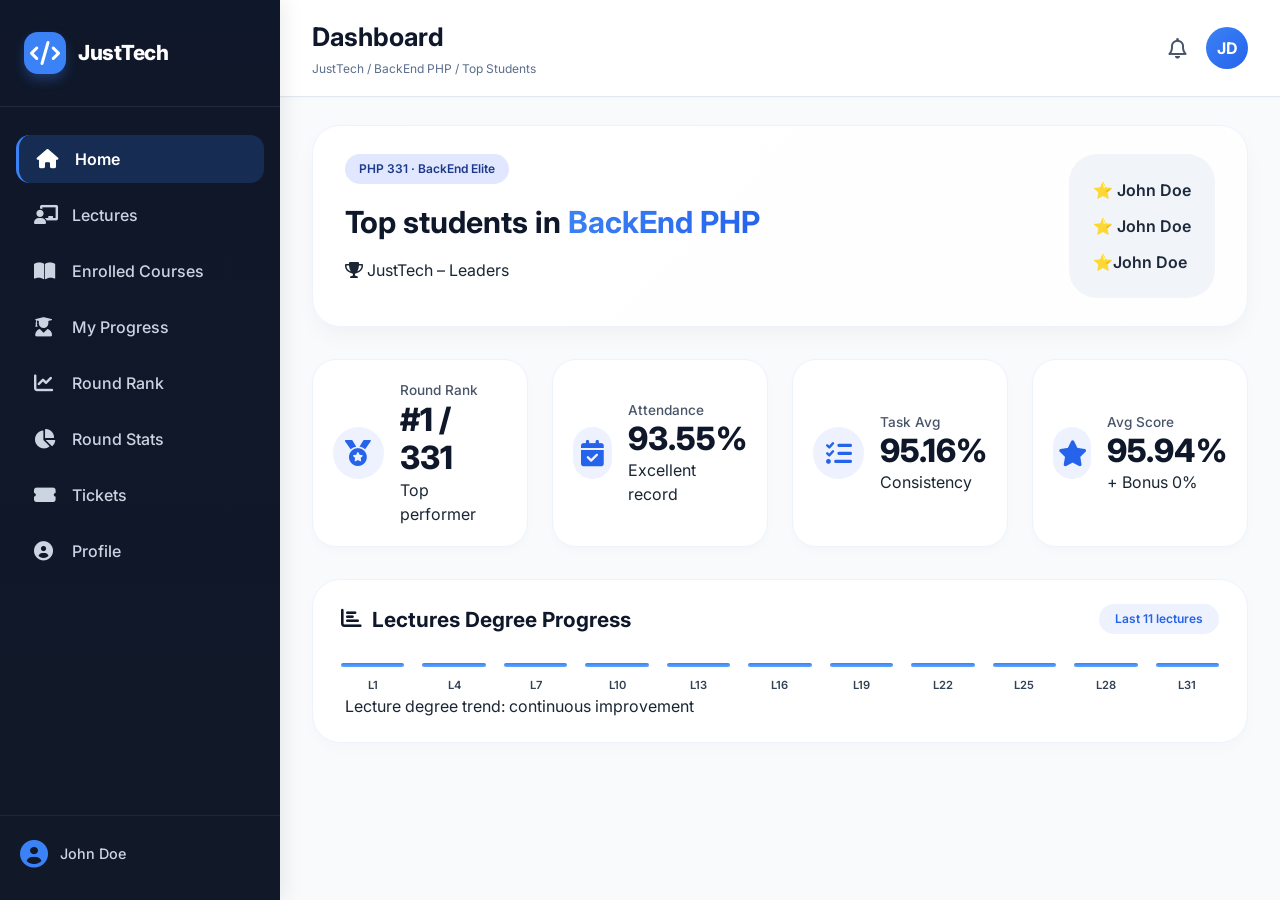
==== index.html @ 61ce04c9 "Add student dashboard with tickets, courses and profile pages" ====
<!DOCTYPE html>
<html lang="en">
<head>
  <meta charset="UTF-8">
  <meta name="viewport" content="width=device-width, initial-scale=1.0, user-scalable=yes">
  <title>JustTech</title>
  <link href="https://fonts.googleapis.com/css2?family=Inter:opsz,wght@14..32,300;14..32,400;14..32,500;14..32,600;14..32,700;14..32,800&display=swap" rel="stylesheet">
  <link rel="stylesheet" href="https://cdnjs.cloudflare.com/ajax/libs/font-awesome/6.0.0-beta3/css/all.min.css">
  <link rel="stylesheet" href="style.css">
</head>
<body>

<div class="app-wrapper">
  <!-- SIDEBAR / NAVIGATION (fully functional) -->
  <aside class="sidebar" id="mainSidebar">
    <div class="logo-area">
      <div class="logo-icon"><i class="fas fa-code"></i></div>
      <div class="logo-text">
        <span class="brand-bold">JustTech</span>
        <span class="brand-light"></span>
      </div>
    </div>
    <nav class="nav-menu">
      <ul class="nav-list">
        <li class="nav-item active" data-nav="dashboard"><a href="#" class="nav-link" id="navDashboard"><i class="fa fa-home"></i><span>Home</span></a></li>
        <li class="nav-item" data-nav="lectures"><a href="#" class="nav-link" id="navLectures"><i class="fas fa-chalkboard-teacher"></i><span>Lectures</span></a></li>
        <li class="nav-item" data-nav="courses"><a href="#" class="nav-link" id="navCourses"><i class="fas fa-book-open"></i><span>Enrolled Courses</span></a></li>
        <li class="nav-item" data-nav="progress"><a href="#" class="nav-link" id="navProgress"><i class="fas fa-user-graduate"></i><span>My Progress</span></a></li>
        <li class="nav-item" data-nav="rankings"><a href="#" class="nav-link" id="navRankings"><i class="fas fa-chart-line"></i><span>Round Rank</span></a></li>
        <li class="nav-item" data-nav="stats"><a href="#" class="nav-link" id="navStats"><i class="fas fa-chart-pie"></i><span>Round Stats</span></a></li>
        <li class="nav-item" data-nav="tickets"><a href="#" class="nav-link" id="navTickets"><i class="fas fa-ticket-alt"></i><span>Tickets</span></a></li>
        <li class="nav-item" data-nav="profile"><a href="#" class="nav-link" id="navProfile"><i class="fas fa-user-circle"></i><span>Profile</span></a></li>
      </ul>
    </nav>
    <div class="sidebar-footer">
      <div class="user-mini"><i class="fas fa-user-circle"></i><span>John Doe</span></div>
    </div>
  </aside>

  <!-- MAIN CONTENT AREA -->
  <main class="main-content">
    <div class="top-bar">
      <button class="mobile-menu-toggle" id="mobileToggle" aria-label="Menu"><i class="fas fa-bars"></i></button>
      <div class="page-title-area"><h2 id="dynamicPageTitle">Dashboard</h2><p class="breadcrumb">JustTech / BackEnd PHP / Top Students</p></div>
      <div class="header-actions"><span class="notification-bell"><i class="far fa-bell"></i></span><div class="avatar-small"><span>JD</span></div></div>
    </div>

    <!-- ========== DASHBOARD VIEW ========== -->
    <div id="dashboardView" class="view-pane active-view">
      <div class="hero-card"><div class="hero-left"><div class="badge-php">PHP 331 · BackEnd Elite</div><h1>Top students in <span class="highlight">BackEnd PHP</span></h1><div class="student-tagline"><i class="fas fa-trophy"></i> JustTech – Leaders</div></div><div class="hero-right"><div class="student-stack"><div class="stack-item">⭐ John Doe</div><div class="stack-item">⭐ John Doe</div><div class="stack-item">⭐John Doe</div></div></div></div>
      <div class="stats-grid"><div class="stat-card"><div class="stat-icon"><i class="fas fa-medal"></i></div><div class="stat-info"><h3>Round Rank</h3><div class="stat-value">#1 <span class="small-label">/ 331</span></div><p>Top performer</p></div></div><div class="stat-card"><div class="stat-icon"><i class="fas fa-calendar-check"></i></div><div class="stat-info"><h3>Attendance</h3><div class="stat-value">93.55%</div><p>Excellent record</p></div></div><div class="stat-card"><div class="stat-icon"><i class="fas fa-tasks"></i></div><div class="stat-info"><h3>Task Avg</h3><div class="stat-value">95.16%</div><p>Consistency</p></div></div><div class="stat-card"><div class="stat-icon"><i class="fas fa-star"></i></div><div class="stat-info"><h3>Avg Score</h3><div class="stat-value">95.94%</div><p>+ Bonus 0%</p></div></div></div>
      <div class="section-card"><div class="card-header"><h3><i class="fas fa-chart-bar"></i> Lectures Degree Progress</h3><span class="pill">Last 11 lectures</span></div><div class="bar-chart-container"><div class="chart-bars"><div class="bar-item" data-lecture="Lecture 1" data-value="85"><div class="bar-fill" style="height: 85%;"></div><span>L1</span></div><div class="bar-item" data-lecture="Lecture 4" data-value="78"><div class="bar-fill" style="height: 78%;"></div><span>L4</span></div><div class="bar-item" data-lecture="Lecture 7" data-value="92"><div class="bar-fill" style="height: 92%;"></div><span>L7</span></div><div class="bar-item" data-lecture="Lecture 10" data-value="88"><div class="bar-fill" style="height: 88%;"></div><span>L10</span></div><div class="bar-item" data-lecture="Lecture 13" data-value="96"><div class="bar-fill" style="height: 96%;"></div><span>L13</span></div><div class="bar-item" data-lecture="Lecture 16" data-value="94"><div class="bar-fill" style="height: 94%;"></div><span>L16</span></div><div class="bar-item" data-lecture="Lecture 19" data-value="91"><div class="bar-fill" style="height: 91%;"></div><span>L19</span></div><div class="bar-item" data-lecture="Lecture 22" data-value="89"><div class="bar-fill" style="height: 89%;"></div><span>L22</span></div><div class="bar-item" data-lecture="Lecture 25" data-value="97"><div class="bar-fill" style="height: 97%;"></div><span>L25</span></div><div class="bar-item" data-lecture="Lecture 28" data-value="93"><div class="bar-fill" style="height: 93%;"></div><span>L28</span></div><div class="bar-item" data-lecture="Lecture 31" data-value="99"><div class="bar-fill" style="height: 99%;"></div><span>L31</span></div></div></div><div class="lecture-note"><i class="fas fa-chart-simple"></i> Lecture degree trend: continuous improvement</div></div>
    </div>

    <!-- ========== ROUND RANK VIEW ========== -->
    <div id="rankingsView" class="view-pane"><div class="section-card"><div class="card-header"><h3><i class="fas fa-ranking-star"></i> Round Rank · PHP 331</h3><span class="pill">Top performers</span></div><div class="ranking-table-wrapper"><table class="ranking-table"><thead><tr><th>Student</th><th>Rank</th><th>Score %</th></tr></thead><tbody><tr class="top-rank"><td><i class="fas fa-crown crown-icon"></i> John Doe </td><td>1</td><td>97.5%</td></tr><tr><td>Mohamed Waleed</td><td>2</td><td>94.84%</td></tr><tr><td>Mahmoud Reda</td><td>3</td><td>93%</td></tr><tr><td>Ziad Ashraf</td><td>4</td><td>85.67%</td></tr><tr><td>Mohamed Amr</td><td>5</td><td>85.5%</td></tr><tr><td>Abdelhalim Ahmed</td><td>7</td><td>80.67%</td></tr><tr><td>Ahmed Hany</td><td>8</td><td>79.2%</td></tr><tr><td>Youssef Emad</td><td>9</td><td>77.9%</td></tr></tbody></table></div><div class="rank-stats-mini"><span><i class="fas fa-chart-line"></i> Your position: #1</span><span><i class="fas fa-percent"></i> Top 0.3%</span></div></div><div class="mini-leader-grid"><div class="mini-leader-card"><strong>Abdelhalim...</strong> 7 · 80.67%</div><div class="mini-leader-card"><strong>Mohamed Am...</strong> 5 · 85.5%</div><div class="mini-leader-card"><strong>Mahmoud Re...</strong> 3 · 93%</div><div class="mini-leader-card highlight-card"><strong>John Doe...</strong> 1 · 97.5%</div><div class="mini-leader-card"><strong>Mohamed Wa...</strong> 2 · 94.84%</div><div class="mini-leader-card"><strong>Ziad Ashra...</strong> 4 · 85.67%</div></div></div>

    <!-- ========== LECTURES VIEW ========== -->
    <div id="lecturesView" class="view-pane"><div class="section-card"><div class="card-header"><h3><i class="fas fa-book-open"></i> Lectures Degree Breakdown</h3><span class="pill">Interactive</span></div><div class="lecture-list-detailed"><div class="lecture-row"><span>Lecture 1</span><div class="progress-bar-bg"><div class="progress-fill" style="width:85%"></div></div><span>85%</span></div><div class="lecture-row"><span>Lecture 4</span><div class="progress-bar-bg"><div class="progress-fill" style="width:78%"></div></div><span>78%</span></div><div class="lecture-row"><span>Lecture 7</span><div class="progress-bar-bg"><div class="progress-fill" style="width:92%"></div></div><span>92%</span></div><div class="lecture-row"><span>Lecture 10</span><div class="progress-bar-bg"><div class="progress-fill" style="width:88%"></div></div><span>88%</span></div><div class="lecture-row"><span>Lecture 13</span><div class="progress-bar-bg"><div class="progress-fill" style="width:96%"></div></div><span>96%</span></div><div class="lecture-row"><span>Lecture 16</span><div class="progress-bar-bg"><div class="progress-fill" style="width:94%"></div></div><span>94%</span></div><div class="lecture-row"><span>Lecture 19</span><div class="progress-bar-bg"><div class="progress-fill" style="width:91%"></div></div><span>91%</span></div><div class="lecture-row"><span>Lecture 22</span><div class="progress-bar-bg"><div class="progress-fill" style="width:89%"></div></div><span>89%</span></div><div class="lecture-row"><span>Lecture 25</span><div class="progress-bar-bg"><div class="progress-fill" style="width:97%"></div></div><span>97%</span></div><div class="lecture-row"><span>Lecture 28</span><div class="progress-bar-bg"><div class="progress-fill" style="width:93%"></div></div><span>93%</span></div><div class="lecture-row"><span>Lecture 31</span><div class="progress-bar-bg"><div class="progress-fill" style="width:99%"></div></div><span>99%</span></div></div></div></div>

    <!-- ========== ROUND STATS VIEW ========== -->
    <div id="statsView" class="view-pane"><div class="stats-full-card"><div class="stat-circle-container"><div class="stat-circle-item"><div class="circle-percent">93.55%</div><span><i class="fas fa-user-check"></i> Attendance</span></div><div class="stat-circle-item"><div class="circle-percent">95.16%</div><span><i class="fas fa-file-alt"></i> Task Avg</span></div><div class="stat-circle-item"><div class="circle-percent">95.94%</div><span><i class="fas fa-chart-simple"></i> Avg Score</span></div><div class="stat-circle-item"><div class="circle-percent bonus-zero">0%</div><span><i class="fas fa-gift"></i> Bonus</span></div></div><div class="stats-details"><p><i class="fas fa-chart-line"></i> Round consistency: <strong>Excellent performance</strong> — Top 1 student among 331 participants.</p><div class="stats-badge-group"><span class="badge-stat">🔥 93.55% Attendance</span><span class="badge-stat">📊 95.16% Tasks</span><span class="badge-stat">🏆 95.94% Overall</span></div></div></div></div>

    <!-- ========== MY PROGRESS VIEW ========== -->
    <div id="progressView" class="view-pane"><div class="section-card"><div class="card-header"><h3><i class="fas fa-chart-line"></i> Your Progress · PHP 331</h3><span class="pill">Personal dashboard</span></div><div class="progress-individual"><div class="progress-metric"><div class="metric-label">Overall Completion</div><div class="metric-value">96%</div><div class="progress-bar-global"><div class="global-fill" style="width:96%"></div></div></div><div class="split-metrics"><div class="split-item"><span>Assignments done</span><strong>30/31</strong></div><div class="split-item"><span>Quizzes avg</span><strong>94%</strong></div><div class="split-item"><span>Attendance rate</span><strong>93.55%</strong></div></div><div class="motivation-message"><i class="fas fa-rocket"></i> You're in top 1% — Keep pushing!</div></div></div></div>

    <!-- ========== TICKETS VIEW (NEW) ========== -->
    <div id="ticketsView" class="view-pane">
      <div class="tickets-main-container">
        <div class="tickets-header-section">
          <h1 class="tickets-main-title"><i class="fas fa-ticket-alt"></i> Tickets</h1>
          <div class="ticket-filters">
            <button class="filter-btn active-filter" data-filter="all">All</button>
            <button class="filter-btn" data-filter="pending">Pending</button>
            <button class="filter-btn" data-filter="open">Open</button>
            <button class="filter-btn" data-filter="in-progress">In Progress</button>
            <button class="filter-btn" data-filter="closed">Closed</button>
          </div>
        </div>

        <!-- Tickets List Section -->
        <div class="tickets-list-area" id="ticketsListArea">
          <div class="no-tickets-message" id="noTicketsMsg">
            <i class="fas fa-inbox"></i>
            <h3>No Tickets</h3>
            <p>You haven't created any support tickets yet.</p>
          </div>
          <div id="ticketsDynamicList" class="tickets-dynamic-grid"></div>
        </div>

        <!-- New Ticket Form -->
        <div class="new-ticket-card">
          <h3><i class="fas fa-plus-circle"></i> New Ticket</h3>
          <div class="form-group">
            <label>Subject</label>
            <input type="text" id="ticketSubject" placeholder="e.g., Lecture access issue" class="ticket-input">
          </div>
          <div class="form-group">
            <label>Description</label>
            <textarea id="ticketDesc" rows="3" placeholder="Describe your problem in detail..." class="ticket-textarea"></textarea>
          </div>
          <button id="sendTicketBtn" class="send-ticket-btn"><i class="fas fa-paper-plane"></i> Send</button>
        </div>
      </div>
    </div>

    <!-- ========== ENROLLED COURSES VIEW (NEW) ========== -->
    <div id="coursesView" class="view-pane">
      <div class="enrolled-header">
        <h2><i class="fas fa-graduation-cap"></i> Enrolled Courses</h2>
        <p>Your active learning journey</p>
      </div>
      <div class="courses-grid-single">
        <div class="course-master-card">
          <div class="course-badge-top"><span class="course-status active-status">Active</span><span class="course-mode"><i class="fas fa-globe"></i> Online</span></div>
          <div class="course-title-section">
            <h3>PHP 331</h3>
            <p class="course-sub">BackEnd PHP · Advanced Track</p>
          </div>
          <div class="course-stats-mini">
            <div class="course-stat-item"><span class="stat-number">93.55%</span><span class="stat-label">Attendance Rate</span></div>
            <div class="course-stat-item"><span class="stat-number">98.33%</span><span class="stat-label">Task Degree Rate</span></div>
          </div>
          <div class="course-actions">
            <button class="course-btn outline-btn"><i class="fas fa-calendar-alt"></i> View Course Plan</button>
            <button class="course-btn solid-btn"><i class="fas fa-info-circle"></i> View Details</button>
          </div>
        </div>
        <!-- additional demo course to match design richness (optional but stays consistent) -->
        <div class="course-master-card secondary-card">
          <div class="course-badge-top"><span class="course-status active-status">Active</span><span class="course-mode"><i class="fas fa-globe"></i> Online</span></div>
          <div class="course-title-section"><h3>JavaScript Advanced</h3><p class="course-sub">FullStack Integration</p></div>
          <div class="course-stats-mini"><div class="course-stat-item"><span class="stat-number">87.2%</span><span class="stat-label">Attendance Rate</span></div><div class="course-stat-item"><span class="stat-number">91.5%</span><span class="stat-label">Task Degree</span></div></div>
          <div class="course-actions"><button class="course-btn outline-btn"><i class="fas fa-calendar-alt"></i> View Plan</button><button class="course-btn solid-btn"><i class="fas fa-info-circle"></i> Details</button></div>
        </div>
      </div>
    </div>

    <!-- ========== PROFILE VIEW (NEW) ========== -->
    <div id="profileView" class="view-pane">
      <div class="profile-container">
        <div class="profile-cover-card">
          <div class="profile-avatar-large"><i class="fas fa-user-astronaut"></i></div>
          <div class="profile-name-title"><h2>John Doe</h2><p>JohnDoe123@gmail.com</p></div>
        </div>
        <div class="profile-form-card">
          <h3><i class="fas fa-user-edit"></i> Personal Data</h3>
          <div class="form-2col">
            <div class="input-field"><label>Name</label><input type="text" value="John Doe" class="profile-input"></div>
            <div class="input-field"><label>Email</label><input type="email" value="JohnDoe123@gmail.com" class="profile-input"></div>
            <div class="input-field"><label>Phone</label><input type="tel" placeholder="+20 123 456 789" class="profile-input"></div>
            <div class="input-field"><label>Password</label><input type="password" placeholder="Enter Password" class="profile-input"></div>
            <div class="input-field"><label>Birthdate</label><input type="date" class="profile-input"></div>
            <div class="input-field"><label>Country</label><input type="text" placeholder="Egypt" class="profile-input"></div>
            <div class="input-field"><label>City</label><input type="text" value="Cairo" class="profile-input"></div>
            <div class="input-field"><label>College</label><input type="text" placeholder="Computer Science" class="profile-input"></div>
            <div class="input-field"><label>Profession</label><input type="text" value="Student / Graduate" class="profile-input"></div>
            <div class="input-field"><label>Army Status</label><input type="text" placeholder="Exempted / Completed" class="profile-input"></div>
          </div>
          <div class="save-btn-wrap"><button class="save-profile-btn"><i class="fas fa-save"></i> Save</button></div>
        </div>
        <div class="profile-social-card"><h3><i class="fas fa-share-alt"></i> Social Links</h3><div class="social-placeholder"><i class="fab fa-github"></i><i class="fab fa-linkedin"></i><i class="fab fa-twitter"></i><span class="add-link">+ Add social link</span></div></div>
        <div class="profile-skills-card"><h3><i class="fas fa-code"></i> Skills</h3><div class="no-skills"><i class="fas fa-exclamation-circle"></i> No Skills Added Yet</div><button class="add-skill-btn"><i class="fas fa-plus"></i> Add Skill</button></div>
      </div>
    </div>
  </main>
</div>

<script>
  (function() {
    // view elements
    const views = {
      dashboard: document.getElementById('dashboardView'),
      rankings: document.getElementById('rankingsView'),
      lectures: document.getElementById('lecturesView'),
      stats: document.getElementById('statsView'),
      progress: document.getElementById('progressView'),
      tickets: document.getElementById('ticketsView'),
      courses: document.getElementById('coursesView'),
      profile: document.getElementById('profileView')
    };
    const navItems = document.querySelectorAll('.nav-item');
    const dynamicTitle = document.getElementById('dynamicPageTitle');
    const mobileToggle = document.getElementById('mobileToggle');
    const sidebar = document.getElementById('mainSidebar');
    
    function setActiveView(viewId) {
      Object.values(views).forEach(v => { if(v) v.classList.remove('active-view'); });
      if(views[viewId]) views[viewId].classList.add('active-view');
      let titleText = "Dashboard";
      if(viewId === 'dashboard') titleText = "Dashboard";
      else if(viewId === 'rankings') titleText = "Round Rank";
      else if(viewId === 'lectures') titleText = "Lectures";
      else if(viewId === 'stats') titleText = "Round Stats";
      else if(viewId === 'progress') titleText = "My Progress";
      else if(viewId === 'tickets') titleText = "Tickets";
      else if(viewId === 'courses') titleText = "Enrolled Courses";
      else if(viewId === 'profile') titleText = "Profile";
      if(dynamicTitle) dynamicTitle.innerText = titleText;
      navItems.forEach(item => {
        item.classList.remove('active');
        const navVal = item.getAttribute('data-nav');
        if(navVal === viewId) item.classList.add('active');
      });
      if(window.innerWidth <= 880) sidebar.classList.remove('mobile-open');
    }
    
    document.getElementById('navDashboard')?.addEventListener('click', (e) => { e.preventDefault(); setActiveView('dashboard'); });
    document.getElementById('navRankings')?.addEventListener('click', (e) => { e.preventDefault(); setActiveView('rankings'); });
    document.getElementById('navLectures')?.addEventListener('click', (e) => { e.preventDefault(); setActiveView('lectures'); });
    document.getElementById('navStats')?.addEventListener('click', (e) => { e.preventDefault(); setActiveView('stats'); });
    document.getElementById('navProgress')?.addEventListener('click', (e) => { e.preventDefault(); setActiveView('progress'); });
    document.getElementById('navTickets')?.addEventListener('click', (e) => { e.preventDefault(); setActiveView('tickets'); renderTickets(); });
    document.getElementById('navCourses')?.addEventListener('click', (e) => { e.preventDefault(); setActiveView('courses'); });
    document.getElementById('navProfile')?.addEventListener('click', (e) => { e.preventDefault(); setActiveView('profile'); });
    if(mobileToggle) mobileToggle.addEventListener('click', () => sidebar.classList.toggle('mobile-open'));
    document.addEventListener('click', function(e) { if(window.innerWidth <= 880 && !sidebar.contains(e.target) && !mobileToggle.contains(e.target)) sidebar.classList.remove('mobile-open'); });
    
    // TICKETS LOGIC (fully functional)
    let ticketsArray = [];
    const ticketsListDiv = document.getElementById('ticketsDynamicList');
    const noTicketsMsgDiv = document.getElementById('noTicketsMsg');
    function renderTickets(filter = 'all') {
      let filtered = ticketsArray;
      if(filter === 'pending') filtered = ticketsArray.filter(t => t.status === 'pending');
      else if(filter === 'open') filtered = ticketsArray.filter(t => t.status === 'open');
      else if(filter === 'in-progress') filtered = ticketsArray.filter(t => t.status === 'in-progress');
      else if(filter === 'closed') filtered = ticketsArray.filter(t => t.status === 'closed');
      if(filtered.length === 0) { if(noTicketsMsgDiv) noTicketsMsgDiv.style.display = 'flex'; ticketsListDiv.style.display = 'none'; } 
      else { if(noTicketsMsgDiv) noTicketsMsgDiv.style.display = 'none'; ticketsListDiv.style.display = 'grid'; 
        ticketsListDiv.innerHTML = filtered.map(ticket => `
          <div class="ticket-item-card status-${ticket.status}">
            <div class="ticket-header"><strong>${escapeHtml(ticket.subject)}</strong><span class="ticket-status-badge">${ticket.status.toUpperCase()}</span></div>
            <div class="ticket-desc">${escapeHtml(ticket.description)}</div>
            <div class="ticket-footer"><small>${new Date(ticket.date).toLocaleString()}</small><button class="delete-ticket-btn" data-id="${ticket.id}"><i class="fas fa-trash-alt"></i></button></div>
          </div>`).join('');
        document.querySelectorAll('.delete-ticket-btn').forEach(btn => { btn.addEventListener('click', (e) => { const id = parseInt(btn.getAttribute('data-id')); ticketsArray = ticketsArray.filter(t => t.id !== id); renderTickets(getActiveFilter()); }); });
      }
    }
    function getActiveFilter() { const active = document.querySelector('.filter-btn.active-filter'); return active ? active.getAttribute('data-filter') : 'all'; }
    function escapeHtml(str) { if(!str) return ''; return str.replace(/[&<>]/g, function(m) { if(m === '&') return '&amp;'; if(m === '<') return '&lt;'; if(m === '>') return '&gt;'; return m;}); }
    window.renderTickets = renderTickets;
    document.getElementById('sendTicketBtn')?.addEventListener('click', () => {
      const subject = document.getElementById('ticketSubject')?.value.trim();
      const desc = document.getElementById('ticketDesc')?.value.trim();
      if(!subject || !desc) { alert("Please fill both subject and description"); return; }
      const newTicket = { id: Date.now(), subject, description: desc, status: 'open', date: new Date().toISOString() };
      ticketsArray.unshift(newTicket);
      document.getElementById('ticketSubject').value = '';
      document.getElementById('ticketDesc').value = '';
      renderTickets(getActiveFilter());
      const filterBtns = document.querySelectorAll('.filter-btn');
      filterBtns.forEach(btn => { btn.classList.remove('active-filter'); if(btn.getAttribute('data-filter') === 'all') btn.classList.add('active-filter'); });
    });
    document.querySelectorAll('.filter-btn').forEach(btn => { btn.addEventListener('click', function() { document.querySelectorAll('.filter-btn').forEach(b => b.classList.remove('active-filter')); this.classList.add('active-filter'); renderTickets(this.getAttribute('data-filter')); }); });
    function initTickets() { if(document.getElementById('ticketsView')) renderTickets('all'); }
    initTickets();
    setActiveView('dashboard');
  })();
</script>
</body>
</html>
---- style.css ----
/* style.css */
* {
    margin: 0;
    padding: 0;
    box-sizing: border-box;
  }
  
  body {
    font-family: 'Inter', sans-serif;
    background: #f0f2f8;
    color: #1a2634;
    line-height: 1.5;
  }
  
  .app-wrapper {
    display: flex;
    min-height: 100vh;
  }
  
  /* ========== SIDEBAR / NAVIGATION ========== */
  .sidebar {
    width: 280px;
    background: linear-gradient(180deg, #0f172a 0%, #111827 100%);
    color: #e2e8f0;
    display: flex;
    flex-direction: column;
    position: fixed;
    top: 0;
    left: 0;
    height: 100vh;
    z-index: 1000;
    transition: transform 0.3s ease;
    box-shadow: 4px 0 20px rgba(0, 0, 0, 0.08);
  }
  
  .logo-area {
    display: flex;
    align-items: center;
    gap: 12px;
    padding: 32px 24px;
    border-bottom: 1px solid rgba(255, 255, 255, 0.08);
    margin-bottom: 28px;
  }
  
  .logo-icon {
    background: #3b82f6;
    width: 42px;
    height: 42px;
    border-radius: 14px;
    display: flex;
    align-items: center;
    justify-content: center;
    font-size: 24px;
    color: white;
    box-shadow: 0 6px 12px rgba(59,130,246,0.3);
  }
  
  .logo-text {
    display: flex;
    flex-direction: column;
  }
  
  .brand-bold {
    font-weight: 800;
    font-size: 1.3rem;
    letter-spacing: -0.3px;
    color: white;
  }
  
  .brand-light {
    font-weight: 500;
    font-size: 0.8rem;
    color: #94a3b8;
  }
  
  .nav-menu {
    flex: 1;
  }
  
  .nav-list {
    list-style: none;
    padding: 0 16px;
    display: flex;
    flex-direction: column;
    gap: 8px;
  }
  
  .nav-item {
    border-radius: 14px;
    transition: all 0.2s;
  }
  
  .nav-item.active {
    background: rgba(59, 130, 246, 0.2);
    border-left: 3px solid #3b82f6;
  }
  
  .nav-link {
    display: flex;
    align-items: center;
    gap: 14px;
    padding: 12px 18px;
    color: #cbd5e1;
    text-decoration: none;
    font-weight: 500;
    font-size: 1rem;
    border-radius: 12px;
    transition: all 0.2s;
  }
  
  .nav-link i {
    width: 24px;
    font-size: 1.2rem;
  }
  
  .nav-item:hover .nav-link {
    color: white;
    background: rgba(255, 255, 255, 0.05);
  }
  
  .nav-item.active .nav-link {
    color: white;
    font-weight: 600;
  }
  
  .sidebar-footer {
    padding: 24px 20px 32px;
    border-top: 1px solid rgba(255, 255, 255, 0.06);
    margin-top: auto;
  }
  
  .user-mini {
    display: flex;
    align-items: center;
    gap: 12px;
    font-size: 0.9rem;
    font-weight: 500;
    color: #cbd5e6;
  }
  
  .user-mini i {
    font-size: 28px;
    color: #3b82f6;
  }
  
  /* ========== MAIN CONTENT ========== */
  .main-content {
    flex: 1;
    margin-left: 280px;
    background: #f8fafc;
    min-height: 100vh;
    transition: margin-left 0.3s;
  }
  
  .top-bar {
    background: white;
    padding: 18px 32px;
    display: flex;
    align-items: center;
    justify-content: space-between;
    border-bottom: 1px solid #e2e8f0;
    box-shadow: 0 1px 2px rgba(0,0,0,0.02);
    position: sticky;
    top: 0;
    z-index: 99;
  }
  
  .mobile-menu-toggle {
    display: none;
    background: none;
    border: none;
    font-size: 1.7rem;
    color: #1e293b;
    cursor: pointer;
    margin-right: 16px;
  }
  
  .page-title-area h2 {
    font-size: 1.6rem;
    font-weight: 700;
    color: #0f172a;
  }
  
  .breadcrumb {
    font-size: 0.75rem;
    color: #5b6e8c;
    margin-top: 4px;
  }
  
  .header-actions {
    display: flex;
    align-items: center;
    gap: 20px;
  }
  
  .notification-bell {
    font-size: 1.3rem;
    color: #475569;
    cursor: pointer;
  }
  
  .notification-bell:hover {
    color: #3b82f6;
  }
  
  .avatar-small {
    background: linear-gradient(135deg, #3b82f6, #2563eb);
    width: 42px;
    height: 42px;
    border-radius: 40px;
    display: flex;
    align-items: center;
    justify-content: center;
    font-weight: 700;
    color: white;
  }
  
  /* view panes */
  .view-pane {
    display: none;
    padding: 28px 32px;
    animation: fadeIn 0.25s ease;
  }
  
  .active-view {
    display: block;
  }
  
  @keyframes fadeIn {
    from { opacity: 0; transform: translateY(6px);}
    to { opacity: 1; transform: translateY(0);}
  }
  
  /* ========== DASHBOARD STYLES (existing) ========== */
  .hero-card {
    background: linear-gradient(135deg, #ffffff 0%, #fefefe 100%);
    border-radius: 28px;
    padding: 28px 32px;
    margin-bottom: 32px;
    box-shadow: 0 10px 25px -5px rgba(0,0,0,0.05);
    display: flex;
    justify-content: space-between;
    flex-wrap: wrap;
    gap: 24px;
    border: 1px solid #eef2ff;
  }
  
  .badge-php {
    background: #e0e7ff;
    color: #1e3a8a;
    padding: 6px 14px;
    border-radius: 40px;
    font-size: 0.75rem;
    font-weight: 600;
    display: inline-block;
    margin-bottom: 16px;
  }
  
  .hero-left h1 {
    font-size: 1.9rem;
    font-weight: 700;
    color: #0f172a;
    margin-bottom: 12px;
  }
  
  .highlight {
    background: linear-gradient(120deg, #3b82f6, #2563eb);
    background-clip: text;
    -webkit-background-clip: text;
    color: transparent;
  }
  
  .student-stack {
    background: #f1f5f9;
    padding: 18px 24px;
    border-radius: 28px;
  }
  
  .stack-item {
    font-weight: 600;
    padding: 6px 0;
    color: #1e293b;
  }
  
  .stats-grid {
    display: grid;
    grid-template-columns: repeat(auto-fit, minmax(210px, 1fr));
    gap: 24px;
    margin-bottom: 32px;
  }
  
  .stat-card {
    background: white;
    border-radius: 24px;
    padding: 20px;
    display: flex;
    align-items: center;
    gap: 16px;
    box-shadow: 0 4px 10px rgba(0,0,0,0.02);
    border: 1px solid #eef2ff;
    transition: transform 0.2s;
  }
  
  .stat-card:hover {
    transform: translateY(-3px);
    box-shadow: 0 18px 30px -12px rgba(0,0,0,0.1);
  }
  
  .stat-icon {
    background: #eef2ff;
    width: 52px;
    height: 52px;
    border-radius: 30px;
    display: flex;
    align-items: center;
    justify-content: center;
    font-size: 26px;
    color: #2563eb;
  }
  
  .stat-info h3 {
    font-size: 0.85rem;
    font-weight: 500;
    color: #475569;
  }
  
  .stat-value {
    font-size: 2rem;
    font-weight: 800;
    color: #0f172a;
    line-height: 1.2;
  }
  
  .section-card {
    background: white;
    border-radius: 28px;
    padding: 24px 28px;
    margin-bottom: 32px;
    box-shadow: 0 6px 14px rgba(0,0,0,0.02);
    border: 1px solid #eef2ff;
  }
  
  .card-header {
    display: flex;
    justify-content: space-between;
    align-items: center;
    margin-bottom: 28px;
    flex-wrap: wrap;
  }
  
  .card-header h3 {
    font-weight: 700;
    font-size: 1.3rem;
    color: #0f172a;
    display: flex;
    align-items: center;
    gap: 10px;
  }
  
  .pill {
    background: #eef2ff;
    padding: 6px 16px;
    border-radius: 40px;
    font-size: 0.75rem;
    font-weight: 600;
    color: #2563eb;
  }
  
  .bar-chart-container {
    overflow-x: auto;
  }
  
  .chart-bars {
    display: flex;
    gap: 18px;
    justify-content: space-between;
    min-width: 560px;
  }
  
  .bar-item {
    display: flex;
    flex-direction: column;
    align-items: center;
    gap: 10px;
    flex: 1;
  }
  
  .bar-fill {
    background: linear-gradient(180deg, #3b82f6, #60a5fa);
    width: 100%;
    min-height: 4px;
    border-radius: 20px;
    transition: height 0.3s;
  }
  
  .bar-item span {
    font-size: 0.7rem;
    font-weight: 600;
    color: #334155;
  }
  
  .ranking-table-wrapper {
    overflow-x: auto;
  }
  
  .ranking-table {
    width: 100%;
    border-collapse: collapse;
  }
  
  .ranking-table th, .ranking-table td {
    padding: 14px 12px;
    text-align: left;
    border-bottom: 1px solid #eef2ff;
  }
  
  .top-rank {
    background: #fef9e3;
    font-weight: 700;
    color: #b45309;
  }
  
  .crown-icon {
    color: #f59e0b;
    margin-right: 8px;
  }
  
  .mini-leader-grid {
    display: grid;
    grid-template-columns: repeat(auto-fill, minmax(170px,1fr));
    gap: 12px;
    margin-top: 16px;
  }
  
  .mini-leader-card {
    background: white;
    border-radius: 20px;
    padding: 12px 16px;
    border: 1px solid #e2e8f0;
  }
  
  .highlight-card {
    background: #eff6ff;
    border-left: 4px solid #3b82f6;
  }
  
  .lecture-list-detailed {
    display: flex;
    flex-direction: column;
    gap: 16px;
  }
  
  .lecture-row {
    display: flex;
    align-items: center;
    gap: 16px;
    flex-wrap: wrap;
  }
  
  .lecture-row span:first-child {
    width: 90px;
    font-weight: 600;
  }
  
  .progress-bar-bg {
    flex: 1;
    background: #e2e8f0;
    border-radius: 40px;
    height: 8px;
    overflow: hidden;
  }
  
  .progress-fill {
    background: #3b82f6;
    height: 100%;
    border-radius: 40px;
  }
  
  .stats-full-card {
    background: white;
    border-radius: 32px;
    padding: 32px;
  }
  
  .stat-circle-container {
    display: flex;
    flex-wrap: wrap;
    justify-content: space-around;
    gap: 28px;
    margin-bottom: 36px;
  }
  
  .stat-circle-item {
    text-align: center;
  }
  
  .circle-percent {
    font-size: 2.1rem;
    font-weight: 800;
    background: #f1f5f9;
    width: 130px;
    height: 130px;
    display: flex;
    align-items: center;
    justify-content: center;
    border-radius: 50%;
    margin-bottom: 12px;
    color: #0f172a;
  }
  
  .bonus-zero {
    background: #fee2e2;
    color: #b91c1c;
  }
  
  .progress-individual {
    display: flex;
    flex-direction: column;
    gap: 28px;
  }
  
  .progress-metric .metric-value {
    font-size: 2rem;
    font-weight: 800;
  }
  
  .progress-bar-global {
    background: #e2e8f0;
    border-radius: 30px;
    height: 12px;
    margin-top: 10px;
    overflow: hidden;
  }
  
  .global-fill {
    background: #3b82f6;
    height: 100%;
    border-radius: 30px;
  }
  
  .split-metrics {
    display: grid;
    grid-template-columns: repeat(auto-fit, minmax(150px, 1fr));
    gap: 20px;
    background: #f8fafc;
    padding: 20px;
    border-radius: 28px;
  }
  
  .motivation-message {
    background: #ecfdf5;
    padding: 18px;
    border-radius: 28px;
    text-align: center;
    font-weight: 600;
    color: #065f46;
  }
  
  /* ========== TICKETS PAGE STYLES ========== */
  .tickets-main-container {
    max-width: 1000px;
    margin: 0 auto;
  }
  
  .tickets-header-section {
    margin-bottom: 32px;
  }
  
  .tickets-main-title {
    font-size: 2rem;
    font-weight: 700;
    color: #0f172a;
    margin-bottom: 20px;
    display: flex;
    align-items: center;
    gap: 12px;
  }
  
  .ticket-filters {
    display: flex;
    gap: 12px;
    flex-wrap: wrap;
    border-bottom: 2px solid #e2e8f0;
    padding-bottom: 12px;
  }
  
  .filter-btn {
    background: none;
    border: none;
    padding: 8px 20px;
    font-size: 0.9rem;
    font-weight: 500;
    color: #64748b;
    cursor: pointer;
    border-radius: 40px;
    transition: all 0.2s;
  }
  
  .filter-btn:hover {
    background: #f1f5f9;
    color: #1e293b;
  }
  
  .filter-btn.active-filter {
    background: #3b82f6;
    color: white;
  }
  
  .tickets-list-area {
    background: white;
    border-radius: 24px;
    padding: 24px;
    margin-bottom: 32px;
    min-height: 300px;
    border: 1px solid #eef2ff;
  }
  
  .no-tickets-message {
    display: flex;
    flex-direction: column;
    align-items: center;
    justify-content: center;
    padding: 60px 20px;
    text-align: center;
    color: #94a3b8;
  }
  
  .no-tickets-message i {
    font-size: 4rem;
    margin-bottom: 16px;
    color: #cbd5e1;
  }
  
  .no-tickets-message h3 {
    font-size: 1.3rem;
    color: #475569;
    margin-bottom: 8px;
  }
  
  .tickets-dynamic-grid {
    display: grid;
    grid-template-columns: repeat(auto-fill, minmax(300px, 1fr));
    gap: 20px;
  }
  
  .ticket-item-card {
    background: #f8fafc;
    border-radius: 20px;
    padding: 18px;
    border-left: 4px solid;
    transition: transform 0.2s;
  }
  
  .ticket-item-card:hover {
    transform: translateY(-2px);
    box-shadow: 0 8px 20px rgba(0,0,0,0.05);
  }
  
  .ticket-item-card.status-open { border-left-color: #3b82f6; }
  .ticket-item-card.status-pending { border-left-color: #f59e0b; }
  .ticket-item-card.status-in-progress { border-left-color: #8b5cf6; }
  .ticket-item-card.status-closed { border-left-color: #10b981; }
  
  .ticket-header {
    display: flex;
    justify-content: space-between;
    align-items: center;
    margin-bottom: 12px;
    flex-wrap: wrap;
    gap: 8px;
  }
  
  .ticket-header strong {
    font-size: 1rem;
    color: #0f172a;
  }
  
  .ticket-status-badge {
    font-size: 0.7rem;
    padding: 4px 10px;
    border-radius: 40px;
    font-weight: 600;
  }
  
  .status-open .ticket-status-badge { background: #dbeafe; color: #1e40af; }
  .status-pending .ticket-status-badge { background: #fed7aa; color: #92400e; }
  .status-in-progress .ticket-status-badge { background: #ede9fe; color: #5b21b6; }
  .status-closed .ticket-status-badge { background: #d1fae5; color: #065f46; }
  
  .ticket-desc {
    font-size: 0.85rem;
    color: #475569;
    margin-bottom: 12px;
    line-height: 1.4;
  }
  
  .ticket-footer {
    display: flex;
    justify-content: space-between;
    align-items: center;
    font-size: 0.7rem;
    color: #94a3b8;
  }
  
  .delete-ticket-btn {
    background: none;
    border: none;
    color: #ef4444;
    cursor: pointer;
    font-size: 0.9rem;
    padding: 4px 8px;
    border-radius: 8px;
    transition: 0.2s;
  }
  
  .delete-ticket-btn:hover {
    background: #fee2e2;
  }
  
  .new-ticket-card {
    background: white;
    border-radius: 24px;
    padding: 28px;
    border: 1px solid #eef2ff;
  }
  
  .new-ticket-card h3 {
    font-size: 1.3rem;
    margin-bottom: 20px;
    color: #0f172a;
    display: flex;
    align-items: center;
    gap: 10px;
  }
  
  .form-group {
    margin-bottom: 20px;
  }
  
  .form-group label {
    display: block;
    font-size: 0.85rem;
    font-weight: 600;
    color: #334155;
    margin-bottom: 8px;
  }
  
  .ticket-input, .ticket-textarea {
    width: 100%;
    padding: 12px 16px;
    border: 1px solid #e2e8f0;
    border-radius: 16px;
    font-family: inherit;
    font-size: 0.9rem;
    transition: 0.2s;
  }
  
  .ticket-input:focus, .ticket-textarea:focus {
    outline: none;
    border-color: #3b82f6;
    box-shadow: 0 0 0 3px rgba(59,130,246,0.1);
  }
  
  .send-ticket-btn {
    background: #3b82f6;
    color: white;
    border: none;
    padding: 12px 28px;
    border-radius: 40px;
    font-weight: 600;
    cursor: pointer;
    display: inline-flex;
    align-items: center;
    gap: 8px;
    transition: 0.2s;
  }
  
  .send-ticket-btn:hover {
    background: #2563eb;
    transform: scale(0.98);
  }
  
  /* ========== ENROLLED COURSES STYLES ========== */
  .enrolled-header {
    margin-bottom: 32px;
  }
  
  .enrolled-header h2 {
    font-size: 1.8rem;
    font-weight: 700;
    color: #0f172a;
    display: flex;
    align-items: center;
    gap: 12px;
    margin-bottom: 8px;
  }
  
  .enrolled-header p {
    color: #64748b;
  }
  
  .courses-grid-single {
    display: grid;
    grid-template-columns: repeat(auto-fit, minmax(380px, 1fr));
    gap: 28px;
  }
  
  .course-master-card {
    background: white;
    border-radius: 28px;
    padding: 24px;
    box-shadow: 0 8px 20px rgba(0,0,0,0.04);
    border: 1px solid #eef2ff;
    transition: transform 0.2s;
  }
  
  .course-master-card:hover {
    transform: translateY(-4px);
  }
  
  .course-badge-top {
    display: flex;
    justify-content: space-between;
    margin-bottom: 20px;
  }
  
  .course-status {
    padding: 4px 12px;
    border-radius: 40px;
    font-size: 0.7rem;
    font-weight: 700;
  }
  
  .active-status {
    background: #dcfce7;
    color: #15803d;
  }
  
  .course-mode {
    font-size: 0.7rem;
    color: #64748b;
    display: flex;
    align-items: center;
    gap: 4px;
  }
  
  .course-title-section h3 {
    font-size: 1.6rem;
    font-weight: 700;
    color: #0f172a;
    margin-bottom: 4px;
  }
  
  .course-sub {
    color: #64748b;
    font-size: 0.85rem;
    margin-bottom: 20px;
  }
  
  .course-stats-mini {
    display: flex;
    gap: 24px;
    padding: 16px 0;
    border-top: 1px solid #eef2ff;
    border-bottom: 1px solid #eef2ff;
    margin-bottom: 24px;
  }
  
  .course-stat-item {
    display: flex;
    flex-direction: column;
  }
  
  .stat-number {
    font-size: 1.4rem;
    font-weight: 800;
    color: #3b82f6;
  }
  
  .stat-label {
    font-size: 0.7rem;
    color: #64748b;
  }
  
  .course-actions {
    display: flex;
    gap: 12px;
    flex-wrap: wrap;
  }
  
  .course-btn {
    padding: 10px 20px;
    border-radius: 40px;
    font-weight: 500;
    cursor: pointer;
    transition: 0.2s;
    font-size: 0.85rem;
  }
  
  .outline-btn {
    background: transparent;
    border: 1px solid #cbd5e1;
    color: #334155;
  }
  
  .outline-btn:hover {
    background: #f8fafc;
    border-color: #3b82f6;
  }
  
  .solid-btn {
    background: #3b82f6;
    border: none;
    color: white;
  }
  
  .solid-btn:hover {
    background: #2563eb;
  }
  
  .secondary-card {
    background: linear-gradient(135deg, #ffffff, #fefce8);
  }
  
  /* ========== PROFILE PAGE STYLES ========== */
  .profile-container {
    max-width: 900px;
    margin: 0 auto;
  }
  
  .profile-cover-card {
    background: linear-gradient(135deg, #667eea 0%, #764ba2 100%);
    border-radius: 32px;
    padding: 40px;
    text-align: center;
    margin-bottom: 28px;
    color: white;
  }
  
  .profile-avatar-large {
    font-size: 4rem;
    margin-bottom: 16px;
  }
  
  .profile-name-title h2 {
    font-size: 1.8rem;
    margin-bottom: 8px;
  }
  
  .profile-name-title p {
    opacity: 0.9;
  }
  
  .profile-form-card, .profile-social-card, .profile-skills-card {
    background: white;
    border-radius: 28px;
    padding: 28px;
    margin-bottom: 24px;
    border: 1px solid #eef2ff;
  }
  
  .profile-form-card h3, .profile-social-card h3, .profile-skills-card h3 {
    font-size: 1.2rem;
    margin-bottom: 24px;
    color: #0f172a;
    display: flex;
    align-items: center;
    gap: 10px;
  }
  
  .form-2col {
    display: grid;
    grid-template-columns: repeat(auto-fit, minmax(280px, 1fr));
    gap: 20px;
  }
  
  .input-field {
    display: flex;
    flex-direction: column;
  }
  
  .input-field label {
    font-size: 0.75rem;
    font-weight: 600;
    color: #475569;
    margin-bottom: 6px;
  }
  
  .profile-input {
    padding: 12px 14px;
    border: 1px solid #e2e8f0;
    border-radius: 14px;
    font-family: inherit;
    font-size: 0.9rem;
    transition: 0.2s;
  }
  
  .profile-input:focus {
    outline: none;
    border-color: #3b82f6;
    box-shadow: 0 0 0 3px rgba(59,130,246,0.1);
  }
  
  .save-btn-wrap {
    margin-top: 28px;
    text-align: right;
  }
  
  .save-profile-btn {
    background: #3b82f6;
    color: white;
    border: none;
    padding: 12px 32px;
    border-radius: 40px;
    font-weight: 600;
    cursor: pointer;
    display: inline-flex;
    align-items: center;
    gap: 8px;
    transition: 0.2s;
  }
  
  .save-profile-btn:hover {
    background: #2563eb;
  }
  
  .social-placeholder {
    display: flex;
    align-items: center;
    gap: 20px;
    flex-wrap: wrap;
    color: #64748b;
  }
  
  .social-placeholder i {
    font-size: 1.8rem;
    color: #94a3b8;
    cursor: pointer;
    transition: 0.2s;
  }
  
  .social-placeholder i:hover {
    color: #3b82f6;
  }
  
  .add-link {
    font-size: 0.85rem;
    color: #3b82f6;
    cursor: pointer;
    border: 1px dashed #cbd5e1;
    padding: 6px 14px;
    border-radius: 40px;
  }
  
  .no-skills {
    background: #f8fafc;
    padding: 24px;
    text-align: center;
    border-radius: 20px;
    color: #94a3b8;
    margin-bottom: 20px;
  }
  
  .no-skills i {
    font-size: 2rem;
    margin-bottom: 8px;
    display: block;
  }
  
  .add-skill-btn {
    background: none;
    border: 1px dashed #cbd5e1;
    padding: 10px 20px;
    border-radius: 40px;
    color: #3b82f6;
    cursor: pointer;
    width: 100%;
    font-weight: 500;
    transition: 0.2s;
  }
  
  .add-skill-btn:hover {
    background: #eff6ff;
    border-color: #3b82f6;
  }
  
  /* ========== RESPONSIVE ========== */
  @media (max-width: 880px) {
    .sidebar {
      transform: translateX(-100%);
      width: 270px;
    }
    .sidebar.mobile-open {
      transform: translateX(0);
    }
    .main-content {
      margin-left: 0;
    }
    .mobile-menu-toggle {
      display: block;
    }
    .top-bar {
      padding: 14px 20px;
    }
    .view-pane {
      padding: 20px;
    }
    .courses-grid-single {
      grid-template-columns: 1fr;
    }
    .form-2col {
      grid-template-columns: 1fr;
    }
  }
  
  @media (max-width: 540px) {
    .stats-grid {
      grid-template-columns: 1fr;
    }
    .hero-card {
      flex-direction: column;
    }
    .ticket-filters {
      gap: 6px;
    }
    .filter-btn {
      padding: 6px 14px;
      font-size: 0.8rem;
    }
    .tickets-dynamic-grid {
      grid-template-columns: 1fr;
    }
    .course-stats-mini {
      flex-direction: column;
      gap: 12px;
    }
  }
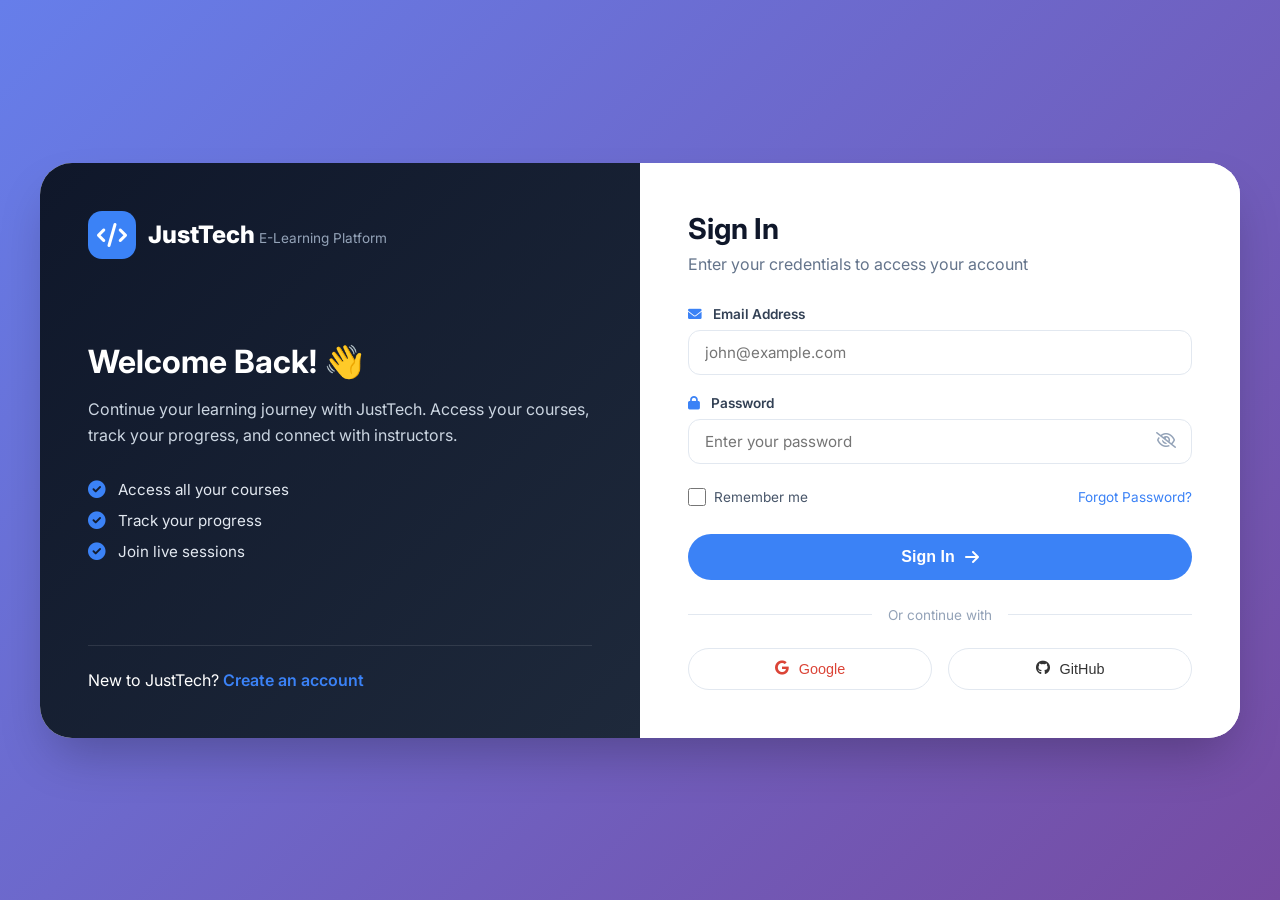
==== commit 51b0ea99: "added login &signup, changed lectures, combined stats &progress, added settings &logout" ====
--- a/index.html
+++ b/index.html
@@ -1,262 +1,760 @@
 <!DOCTYPE html>
 <html lang="en">
+
 <head>
   <meta charset="UTF-8">
   <meta name="viewport" content="width=device-width, initial-scale=1.0, user-scalable=yes">
   <title>JustTech</title>
-  <link href="https://fonts.googleapis.com/css2?family=Inter:opsz,wght@14..32,300;14..32,400;14..32,500;14..32,600;14..32,700;14..32,800&display=swap" rel="stylesheet">
+  <link
+    href="https://fonts.googleapis.com/css2?family=Inter:opsz,wght@14..32,300;14..32,400;14..32,500;14..32,600;14..32,700;14..32,800&display=swap"
+    rel="stylesheet">
   <link rel="stylesheet" href="https://cdnjs.cloudflare.com/ajax/libs/font-awesome/6.0.0-beta3/css/all.min.css">
   <link rel="stylesheet" href="style.css">
 </head>
+
 <body>
 
-<div class="app-wrapper">
-  <!-- SIDEBAR / NAVIGATION (fully functional) -->
-  <aside class="sidebar" id="mainSidebar">
-    <div class="logo-area">
-      <div class="logo-icon"><i class="fas fa-code"></i></div>
-      <div class="logo-text">
-        <span class="brand-bold">JustTech</span>
-        <span class="brand-light"></span>
-      </div>
+  <div class="app-wrapper">
+    <!-- SIDEBAR / NAVIGATION -->
+    <aside class="sidebar" id="mainSidebar">
+      <div class="logo-area">
+        <div class="logo-icon"><i class="fas fa-code"></i></div>
+        <div class="logo-text">
+          <span class="brand-bold">JustTech</span>
+          <span class="brand-light"></span>
+        </div>
+      </div>
+      <nav class="nav-menu">
+        <ul class="nav-list">
+          <li class="nav-item active" data-nav="dashboard"><a href="#" class="nav-link" id="navDashboard"><i
+                class="fa fa-home"></i><span>Home</span></a></li>
+          <li class="nav-item" data-nav="lectures"><a href="#" class="nav-link" id="navLectures"><i
+                class="fas fa-chalkboard-teacher"></i><span>Lectures</span></a></li>
+          <li class="nav-item" data-nav="courses"><a href="#" class="nav-link" id="navCourses"><i
+                class="fas fa-book-open"></i><span>Enrolled Courses</span></a></li>
+          <li class="nav-item" data-nav="progress"><a href="#" class="nav-link" id="navProgress"><i
+                class="fas fa-user-graduate"></i><span>My Progress</span></a></li>
+          <li class="nav-item" data-nav="tickets"><a href="#" class="nav-link" id="navTickets"><i
+                class="fas fa-ticket-alt"></i><span>Tickets</span></a></li>
+          <li class="nav-item" data-nav="profile"><a href="#" class="nav-link" id="navProfile"><i
+                class="fas fa-user-circle"></i><span>Profile</span></a></li>
+        </ul>
+      </nav>
+      <div class="sidebar-footer">
+        <div class="user-mini" id="settingsNav"><i class="fa fa-gear"></i><span>Settings</span></div>
+      </div>
+    </aside>
+
+    <!-- MAIN CONTENT AREA -->
+    <main class="main-content">
+
+      <div class="top-bar">
+        <button class="mobile-menu-toggle" id="mobileToggle" aria-label="Menu"><i class="fas fa-bars"></i></button>
+        <div class="page-title-area">
+          <h2 id="dynamicPageTitle">Home</h2>
+        </div>
+        <div class="header-actions">
+          <span class="notification-bell"><i class="far fa-bell"></i></span>
+          <div class="avatar-wrapper">
+            <div class="avatar-small"><span>JD</span></div>
+            <div class="avatar-dropdown" id="avatarDropdown">
+              <a href="#" id="settingsBtn"><i class="fas fa-user-cog"></i> Settings</a>
+              <a href="#" id="logoutBtn"><i class="fas fa-sign-out-alt"></i> Logout</a>
+            </div>
+          </div>
+        </div>
+      </div>
+
+
+
+      <!-- ========== DASHBOARD VIEW ========== -->
+      <div id="dashboardView" class="view-pane active-view">
+        <div class="hero-card">
+          <div class="hero-left">
+            <div class="badge-php">PHP Course</div>
+            <h1>Current course: <span class="highlight">BackEnd PHP</span></h1>
+            <div class="student-tagline"><i class="fas fa-trophy"></i> JustTech </div>
+          </div>
+          
+        </div>
+        <div class="stats-grid">
+          
+          <div class="stat-card">
+            <div class="stat-icon"><i class="fas fa-calendar-check"></i></div>
+            <div class="stat-info">
+              <h3>Attendance</h3>
+              <div class="stat-value">90%</div>
+              <p>Excellent record</p>
+            </div>
+          </div>
+          <div class="stat-card">
+            <div class="stat-icon"><i class="fas fa-tasks"></i></div>
+            <div class="stat-info">
+              <h3>Task Avg</h3>
+              <div class="stat-value">95.16%</div>
+              <p>Consistency</p>
+            </div>
+          </div>
+          <div class="stat-card">
+            <div class="stat-icon"><i class="fas fa-star"></i></div>
+            <div class="stat-info">
+              <h3>Avg Score</h3>
+              <div class="stat-value">95.94%</div>
+              <p>+ Bonus 0%</p>
+            </div>
+          </div>
+        </div>
+        <div class="section-card">
+          <div class="card-header">
+            <h3><i class="fas fa-chart-bar"></i> Lectures Degree Progress</h3><span class="pill">Last 11 lectures</span>
+          </div>
+          <div class="bar-chart-container">
+            <div class="chart-bars">
+              <div class="bar-item" data-lecture="Lecture 1" data-value="85">
+                <div class="bar-fill" style="height: 85%;"></div><span>L1</span>
+              </div>
+              <div class="bar-item" data-lecture="Lecture 4" data-value="78">
+                <div class="bar-fill" style="height: 78%;"></div><span>L4</span>
+              </div>
+              <div class="bar-item" data-lecture="Lecture 7" data-value="92">
+                <div class="bar-fill" style="height: 92%;"></div><span>L7</span>
+              </div>
+              <div class="bar-item" data-lecture="Lecture 10" data-value="88">
+                <div class="bar-fill" style="height: 88%;"></div><span>L10</span>
+              </div>
+              <div class="bar-item" data-lecture="Lecture 13" data-value="96">
+                <div class="bar-fill" style="height: 96%;"></div><span>L13</span>
+              </div>
+              <div class="bar-item" data-lecture="Lecture 16" data-value="94">
+                <div class="bar-fill" style="height: 94%;"></div><span>L16</span>
+              </div>
+              <div class="bar-item" data-lecture="Lecture 19" data-value="91">
+                <div class="bar-fill" style="height: 91%;"></div><span>L19</span>
+              </div>
+              <div class="bar-item" data-lecture="Lecture 22" data-value="89">
+                <div class="bar-fill" style="height: 89%;"></div><span>L22</span>
+              </div>
+              <div class="bar-item" data-lecture="Lecture 25" data-value="97">
+                <div class="bar-fill" style="height: 97%;"></div><span>L25</span>
+              </div>
+              <div class="bar-item" data-lecture="Lecture 28" data-value="93">
+                <div class="bar-fill" style="height: 93%;"></div><span>L28</span>
+              </div>
+              <div class="bar-item" data-lecture="Lecture 31" data-value="99">
+                <div class="bar-fill" style="height: 99%;"></div><span>L31</span>
+              </div>
+            </div>
+          </div>
+          <div class="lecture-note"><i class="fas fa-chart-simple"></i> Lecture degree trend: continuous improvement
+          </div>
+        </div>
+      </div>
+
+
+<!-- ========== LECTURES VIEW ========== -->
+<div id="lecturesView" class="view-pane">
+  <div class="section-card">
+    <div class="card-header">
+      <h3><i class="fas fa-book-open"></i> Lectures</h3>
+      <span class="pill">PHP Course · 26 Lectures</span>
     </div>
-    <nav class="nav-menu">
-      <ul class="nav-list">
-        <li class="nav-item active" data-nav="dashboard"><a href="#" class="nav-link" id="navDashboard"><i class="fa fa-home"></i><span>Home</span></a></li>
-        <li class="nav-item" data-nav="lectures"><a href="#" class="nav-link" id="navLectures"><i class="fas fa-chalkboard-teacher"></i><span>Lectures</span></a></li>
-        <li class="nav-item" data-nav="courses"><a href="#" class="nav-link" id="navCourses"><i class="fas fa-book-open"></i><span>Enrolled Courses</span></a></li>
-        <li class="nav-item" data-nav="progress"><a href="#" class="nav-link" id="navProgress"><i class="fas fa-user-graduate"></i><span>My Progress</span></a></li>
-        <li class="nav-item" data-nav="rankings"><a href="#" class="nav-link" id="navRankings"><i class="fas fa-chart-line"></i><span>Round Rank</span></a></li>
-        <li class="nav-item" data-nav="stats"><a href="#" class="nav-link" id="navStats"><i class="fas fa-chart-pie"></i><span>Round Stats</span></a></li>
-        <li class="nav-item" data-nav="tickets"><a href="#" class="nav-link" id="navTickets"><i class="fas fa-ticket-alt"></i><span>Tickets</span></a></li>
-        <li class="nav-item" data-nav="profile"><a href="#" class="nav-link" id="navProfile"><i class="fas fa-user-circle"></i><span>Profile</span></a></li>
-      </ul>
-    </nav>
-    <div class="sidebar-footer">
-      <div class="user-mini"><i class="fas fa-user-circle"></i><span>John Doe</span></div>
+    <div class="lectures-gallery">
+      <!-- Lecture 1 -->
+      <div class="lecture-card">
+        <div class="lecture-icon"><i class="fas fa-play-circle"></i></div>
+        <div class="lecture-number">Lecture 01</div>
+        <div class="lecture-title">Introduction to PHP</div>
+        <div class="lecture-progress">
+          <div class="progress-bar-bg">
+            <div class="progress-fill" style="width:85%"></div>
+          </div>
+          <span class="progress-percent">85%</span>
+        </div>
+      </div>
+      <!-- Lecture 2 -->
+      <div class="lecture-card">
+        <div class="lecture-icon"><i class="fas fa-play-circle"></i></div>
+        <div class="lecture-number">Lecture 02</div>
+        <div class="lecture-title">Variables & Data Types</div>
+        <div class="lecture-progress">
+          <div class="progress-bar-bg">
+            <div class="progress-fill" style="width:70%"></div>
+          </div>
+          <span class="progress-percent">70%</span>
+        </div>
+      </div>
+      <!-- Lecture 3 -->
+      <div class="lecture-card">
+        <div class="lecture-icon"><i class="fas fa-play-circle"></i></div>
+        <div class="lecture-number">Lecture 03</div>
+        <div class="lecture-title">Operators in PHP</div>
+        <div class="lecture-progress">
+          <div class="progress-bar-bg">
+            <div class="progress-fill" style="width:90%"></div>
+          </div>
+          <span class="progress-percent">90%</span>
+        </div>
+      </div>
+      <!-- Lecture 4 -->
+      <div class="lecture-card">
+        <div class="lecture-icon"><i class="fas fa-play-circle"></i></div>
+        <div class="lecture-number">Lecture 04</div>
+        <div class="lecture-title">Conditional Statements</div>
+        <div class="lecture-progress">
+          <div class="progress-bar-bg">
+            <div class="progress-fill" style="width:78%"></div>
+          </div>
+          <span class="progress-percent">78%</span>
+        </div>
+      </div>
+      <!-- Lecture 5 -->
+      <div class="lecture-card">
+        <div class="lecture-icon"><i class="fas fa-play-circle"></i></div>
+        <div class="lecture-number">Lecture 05</div>
+        <div class="lecture-title">Loops (for, while, foreach)</div>
+        <div class="lecture-progress">
+          <div class="progress-bar-bg">
+            <div class="progress-fill" style="width:82%"></div>
+          </div>
+          <span class="progress-percent">82%</span>
+        </div>
+      </div>
+      <!-- Lecture 6 -->
+      <div class="lecture-card">
+        <div class="lecture-icon"><i class="fas fa-play-circle"></i></div>
+        <div class="lecture-number">Lecture 06</div>
+        <div class="lecture-title">Functions in PHP</div>
+        <div class="lecture-progress">
+          <div class="progress-bar-bg">
+            <div class="progress-fill" style="width:65%"></div>
+          </div>
+          <span class="progress-percent">65%</span>
+        </div>
+      </div>
+      <!-- Lecture 7 -->
+      <div class="lecture-card">
+        <div class="lecture-icon"><i class="fas fa-play-circle"></i></div>
+        <div class="lecture-number">Lecture 07</div>
+        <div class="lecture-title">Arrays & Array Functions</div>
+        <div class="lecture-progress">
+          <div class="progress-bar-bg">
+            <div class="progress-fill" style="width:92%"></div>
+          </div>
+          <span class="progress-percent">92%</span>
+        </div>
+      </div>
+      <!-- Lecture 8 -->
+      <div class="lecture-card">
+        <div class="lecture-icon"><i class="fas fa-play-circle"></i></div>
+        <div class="lecture-number">Lecture 08</div>
+        <div class="lecture-title">Superglobals ($_GET, $_POST)</div>
+        <div class="lecture-progress">
+          <div class="progress-bar-bg">
+            <div class="progress-fill" style="width:88%"></div>
+          </div>
+          <span class="progress-percent">88%</span>
+        </div>
+      </div>
+      <!-- Lecture 9 -->
+      <div class="lecture-card">
+        <div class="lecture-icon"><i class="fas fa-play-circle"></i></div>
+        <div class="lecture-number">Lecture 09</div>
+        <div class="lecture-title">Form Handling</div>
+        <div class="lecture-progress">
+          <div class="progress-bar-bg">
+            <div class="progress-fill" style="width:76%"></div>
+          </div>
+          <span class="progress-percent">76%</span>
+        </div>
+      </div>
+      <!-- Lecture 10 -->
+      <div class="lecture-card">
+        <div class="lecture-icon"><i class="fas fa-play-circle"></i></div>
+        <div class="lecture-number">Lecture 10</div>
+        <div class="lecture-title">Cookies & Sessions</div>
+        <div class="lecture-progress">
+          <div class="progress-bar-bg">
+            <div class="progress-fill" style="width:88%"></div>
+          </div>
+          <span class="progress-percent">88%</span>
+        </div>
+      </div>
+      <!-- Lecture 11 -->
+      <div class="lecture-card">
+        <div class="lecture-icon"><i class="fas fa-play-circle"></i></div>
+        <div class="lecture-number">Lecture 11</div>
+        <div class="lecture-title">File Handling</div>
+        <div class="lecture-progress">
+          <div class="progress-bar-bg">
+            <div class="progress-fill" style="width:60%"></div>
+          </div>
+          <span class="progress-percent">60%</span>
+        </div>
+      </div>
+      <!-- Lecture 12 -->
+      <div class="lecture-card">
+        <div class="lecture-icon"><i class="fas fa-play-circle"></i></div>
+        <div class="lecture-number">Lecture 12</div>
+        <div class="lecture-title">Error Handling</div>
+        <div class="lecture-progress">
+          <div class="progress-bar-bg">
+            <div class="progress-fill" style="width:94%"></div>
+          </div>
+          <span class="progress-percent">94%</span>
+        </div>
+      </div>
+      <!-- Lecture 13 -->
+      <div class="lecture-card">
+        <div class="lecture-icon"><i class="fas fa-play-circle"></i></div>
+        <div class="lecture-number">Lecture 13</div>
+        <div class="lecture-title">OOP Basics</div>
+        <div class="lecture-progress">
+          <div class="progress-bar-bg">
+            <div class="progress-fill" style="width:96%"></div>
+          </div>
+          <span class="progress-percent">96%</span>
+        </div>
+      </div>
+      <!-- Lecture 14 -->
+      <div class="lecture-card">
+        <div class="lecture-icon"><i class="fas fa-play-circle"></i></div>
+        <div class="lecture-number">Lecture 14</div>
+        <div class="lecture-title">Classes & Objects</div>
+        <div class="lecture-progress">
+          <div class="progress-bar-bg">
+            <div class="progress-fill" style="width:84%"></div>
+          </div>
+          <span class="progress-percent">84%</span>
+        </div>
+      </div>
+      <!-- Lecture 15 -->
+      <div class="lecture-card">
+        <div class="lecture-icon"><i class="fas fa-play-circle"></i></div>
+        <div class="lecture-number">Lecture 15</div>
+        <div class="lecture-title">Inheritance & Polymorphism</div>
+        <div class="lecture-progress">
+          <div class="progress-bar-bg">
+            <div class="progress-fill" style="width:79%"></div>
+          </div>
+          <span class="progress-percent">79%</span>
+        </div>
+      </div>
+      <!-- Lecture 16 -->
+      <div class="lecture-card">
+        <div class="lecture-icon"><i class="fas fa-play-circle"></i></div>
+        <div class="lecture-number">Lecture 16</div>
+        <div class="lecture-title">Database Connection (MySQLi)</div>
+        <div class="lecture-progress">
+          <div class="progress-bar-bg">
+            <div class="progress-fill" style="width:94%"></div>
+          </div>
+          <span class="progress-percent">94%</span>
+        </div>
+      </div>
+      <!-- Lecture 17 -->
+      <div class="lecture-card">
+        <div class="lecture-icon"><i class="fas fa-play-circle"></i></div>
+        <div class="lecture-number">Lecture 17</div>
+        <div class="lecture-title">CRUD Operations</div>
+        <div class="lecture-progress">
+          <div class="progress-bar-bg">
+            <div class="progress-fill" style="width:91%"></div>
+          </div>
+          <span class="progress-percent">91%</span>
+        </div>
+      </div>
+      <!-- Lecture 18 -->
+      <div class="lecture-card">
+        <div class="lecture-icon"><i class="fas fa-play-circle"></i></div>
+        <div class="lecture-number">Lecture 18</div>
+        <div class="lecture-title">Prepared Statements</div>
+        <div class="lecture-progress">
+          <div class="progress-bar-bg">
+            <div class="progress-fill" style="width:73%"></div>
+          </div>
+          <span class="progress-percent">73%</span>
+        </div>
+      </div>
+      <!-- Lecture 19 -->
+      <div class="lecture-card">
+        <div class="lecture-icon"><i class="fas fa-play-circle"></i></div>
+        <div class="lecture-number">Lecture 19</div>
+        <div class="lecture-title">PDO Extension</div>
+        <div class="lecture-progress">
+          <div class="progress-bar-bg">
+            <div class="progress-fill" style="width:91%"></div>
+          </div>
+          <span class="progress-percent">91%</span>
+        </div>
+      </div>
+      <!-- Lecture 20 -->
+      <div class="lecture-card">
+        <div class="lecture-icon"><i class="fas fa-play-circle"></i></div>
+        <div class="lecture-number">Lecture 20</div>
+        <div class="lecture-title">Authentication System</div>
+        <div class="lecture-progress">
+          <div class="progress-bar-bg">
+            <div class="progress-fill" style="width:87%"></div>
+          </div>
+          <span class="progress-percent">87%</span>
+        </div>
+      </div>
+      <!-- Lecture 21 -->
+      <div class="lecture-card">
+        <div class="lecture-icon"><i class="fas fa-play-circle"></i></div>
+        <div class="lecture-number">Lecture 21</div>
+        <div class="lecture-title">Password Hashing</div>
+        <div class="lecture-progress">
+          <div class="progress-bar-bg">
+            <div class="progress-fill" style="width:77%"></div>
+          </div>
+          <span class="progress-percent">77%</span>
+        </div>
+      </div>
+      <!-- Lecture 22 -->
+      <div class="lecture-card">
+        <div class="lecture-icon"><i class="fas fa-play-circle"></i></div>
+        <div class="lecture-number">Lecture 22</div>
+        <div class="lecture-title">AJAX with PHP</div>
+        <div class="lecture-progress">
+          <div class="progress-bar-bg">
+            <div class="progress-fill" style="width:89%"></div>
+          </div>
+          <span class="progress-percent">89%</span>
+        </div>
+      </div>
+      <!-- Lecture 23 -->
+      <div class="lecture-card">
+        <div class="lecture-icon"><i class="fas fa-play-circle"></i></div>
+        <div class="lecture-number">Lecture 23</div>
+        <div class="lecture-title">JSON & APIs</div>
+        <div class="lecture-progress">
+          <div class="progress-bar-bg">
+            <div class="progress-fill" style="width:68%"></div>
+          </div>
+          <span class="progress-percent">68%</span>
+        </div>
+      </div>
+      <!-- Lecture 24 -->
+      <div class="lecture-card">
+        <div class="lecture-icon"><i class="fas fa-play-circle"></i></div>
+        <div class="lecture-number">Lecture 24</div>
+        <div class="lecture-title">MVC Pattern</div>
+        <div class="lecture-progress">
+          <div class="progress-bar-bg">
+            <div class="progress-fill" style="width:95%"></div>
+          </div>
+          <span class="progress-percent">95%</span>
+        </div>
+      </div>
+      <!-- Lecture 25 -->
+      <div class="lecture-card">
+        <div class="lecture-icon"><i class="fas fa-play-circle"></i></div>
+        <div class="lecture-number">Lecture 25</div>
+        <div class="lecture-title">Frameworks Overview (Laravel)</div>
+        <div class="lecture-progress">
+          <div class="progress-bar-bg">
+            <div class="progress-fill" style="width:97%"></div>
+          </div>
+          <span class="progress-percent">97%</span>
+        </div>
+      </div>
+  
+      <!-- Lecture 31 -->
+      <div class="lecture-card">
+        <div class="lecture-icon"><i class="fas fa-trophy"></i></div>
+        <div class="lecture-number">Project</div>
+        <div class="lecture-title">Final Project</div>
+        <div class="lecture-progress">
+          <div class="progress-bar-bg">
+            <div class="progress-fill" style="width:99%"></div>
+          </div>
+          <span class="progress-percent">99%</span>
+        </div>
+      </div>
     </div>
-  </aside>
-
-  <!-- MAIN CONTENT AREA -->
-  <main class="main-content">
-    <div class="top-bar">
-      <button class="mobile-menu-toggle" id="mobileToggle" aria-label="Menu"><i class="fas fa-bars"></i></button>
-      <div class="page-title-area"><h2 id="dynamicPageTitle">Dashboard</h2><p class="breadcrumb">JustTech / BackEnd PHP / Top Students</p></div>
-      <div class="header-actions"><span class="notification-bell"><i class="far fa-bell"></i></span><div class="avatar-small"><span>JD</span></div></div>
+  </div>
+</div>
+
+
+      <!-- ========== MY PROGRESS & STATS COMBINED ========== -->
+      <div id="progressView" class="view-pane">
+        <!-- My Progress Section -->
+        <div class="section-card">
+          <div class="card-header">
+            <h3><i class="fas fa-chart-line"></i> Your Progress · PHP</h3>
+            <span class="pill">Personal dashboard</span>
+          </div>
+          <div class="progress-individual">
+            <div class="progress-metric">
+              <div class="metric-label">Overall Completion</div>
+              <div class="metric-value">90%</div>
+              <div class="progress-bar-global">
+                <div class="global-fill" style="width:90%"></div>
+              </div>
+            </div>
+            <div class="split-metrics">
+              <div class="split-item"><span>Assignments done</span><strong> 30/31</strong></div>
+              <div class="split-item"><span>Quizzes avg</span><strong> 94%</strong></div>
+              <div class="split-item"><span>Attendance rate</span><strong> 93.55%</strong></div>
+            </div>
+          </div>
+        </div>
+
+        <!-- Round Stats Section -->
+        <div class="stats-full-card">
+          <div class="card-header">
+            <h3><i class="fas fa-chart-pie"></i> Round Stats</h3>
+            <span class="pill">Current round</span>
+          </div>
+          <div class="stat-circle-container">
+            <div class="stat-circle-item">
+              <div class="circle-percent">90%</div>
+              <span><i class="fas fa-user-check"></i> Attendance</span>
+            </div>
+            <div class="stat-circle-item">
+              <div class="circle-percent">85%</div>
+              <span><i class="fas fa-file-alt"></i> Task Avg</span>
+            </div>
+            <div class="stat-circle-item">
+              <div class="circle-percent">91.3%</div>
+              <span><i class="fas fa-chart-simple"></i> Avg Score</span>
+            </div>
+
+          </div>
+          <div class="stats-details">
+            <p><i class="fas fa-chart-line"></i> Round consistency: <strong>Excellent performance</strong></p>
+            <div class="stats-badge-group">
+              <span class="badge-stat">🔥 90% Attendance</span>
+              <span class="badge-stat">📊 85% Tasks</span>
+              <span class="badge-stat">🏆 91.3% Overall</span>
+            </div>
+          </div>
+        </div>
+      </div>
+
+      <!-- Remove or hide the old statsView div -->
+      <div id="statsView" class="view-pane" style="display:none;"></div>
+
+
+
+
+
+      <!-- ========== TICKETS VIEW ========== -->
+      <div id="ticketsView" class="view-pane">
+        <div class="tickets-main-container">
+          <div class="tickets-header-section">
+            <h1 class="tickets-main-title"><i class="fas fa-ticket-alt"></i> Tickets</h1>
+            <div class="ticket-filters">
+              <button class="filter-btn active-filter" data-filter="all">All</button>
+              <button class="filter-btn" data-filter="pending">Pending</button>
+              <button class="filter-btn" data-filter="open">Open</button>
+              <button class="filter-btn" data-filter="in-progress">In Progress</button>
+              <button class="filter-btn" data-filter="closed">Closed</button>
+            </div>
+          </div>
+
+          <!-- Tickets List Section -->
+          <div class="tickets-list-area" id="ticketsListArea">
+            <div class="no-tickets-message" id="noTicketsMsg">
+              <i class="fas fa-inbox"></i>
+              <h3>No Tickets</h3>
+              <p>You haven't created any support tickets yet.</p>
+            </div>
+            <div id="ticketsDynamicList" class="tickets-dynamic-grid"></div>
+          </div>
+
+          <!-- New Ticket Form -->
+          <div class="new-ticket-card">
+            <h3><i class="fas fa-plus-circle"></i> New Ticket</h3>
+            <div class="form-group">
+              <label>Subject</label>
+              <input type="text" id="ticketSubject" placeholder="e.g., Lecture access issue" class="ticket-input">
+            </div>
+            <div class="form-group">
+              <label>Description</label>
+              <textarea id="ticketDesc" rows="3" placeholder="Describe your problem in detail..."
+                class="ticket-textarea"></textarea>
+            </div>
+            <button id="sendTicketBtn" class="send-ticket-btn"><i class="fas fa-paper-plane"></i> Send</button>
+          </div>
+        </div>
+      </div>
+
+      <!-- ========== ENROLLED COURSES VIEW (NEW) ========== -->
+      <div id="coursesView" class="view-pane">
+        <div class="enrolled-header">
+          <h2><i class="fas fa-graduation-cap"></i> Enrolled Courses</h2>
+          <p>Your active learning journey</p>
+        </div>
+        <div class="courses-grid-single">
+          <div class="course-master-card">
+            <div class="course-badge-top"><span class="course-status active-status">Active</span><span
+                class="course-mode"><i class="fas fa-globe"></i> Online</span></div>
+            <div class="course-title-section">
+              <h3>PHP 331</h3>
+              <p class="course-sub">BackEnd PHP · Advanced Track</p>
+            </div>
+            <div class="course-stats-mini">
+              <div class="course-stat-item"><span class="stat-number">93.55%</span><span class="stat-label">Attendance
+                  Rate</span></div>
+              <div class="course-stat-item"><span class="stat-number">98.33%</span><span class="stat-label">Task Degree
+                  Rate</span></div>
+            </div>
+            <div class="course-actions">
+              <button class="course-btn outline-btn"><i class="fas fa-calendar-alt"></i> View Course Plan</button>
+              <button class="course-btn solid-btn"><i class="fas fa-info-circle"></i> View Details</button>
+            </div>
+          </div>
+          <!-- additional demo course to match design richness (optional but stays consistent) -->
+          <div class="course-master-card secondary-card">
+            <div class="course-badge-top"><span class="course-status active-status">Active</span><span
+                class="course-mode"><i class="fas fa-globe"></i> Online</span></div>
+            <div class="course-title-section">
+              <h3>JavaScript Advanced</h3>
+              <p class="course-sub">FullStack Integration</p>
+            </div>
+            <div class="course-stats-mini">
+              <div class="course-stat-item"><span class="stat-number">87.2%</span><span class="stat-label">Attendance
+                  Rate</span></div>
+              <div class="course-stat-item"><span class="stat-number">91.5%</span><span class="stat-label">Task
+                  Degree</span></div>
+            </div>
+            <div class="course-actions"><button class="course-btn outline-btn"><i class="fas fa-calendar-alt"></i> View
+                Plan</button><button class="course-btn solid-btn"><i class="fas fa-info-circle"></i> Details</button>
+            </div>
+          </div>
+        </div>
+      </div>
+
+      <!-- ========== PROFILE VIEW (NEW) ========== -->
+      <div id="profileView" class="view-pane">
+        <div class="profile-container">
+          <div class="profile-cover-card">
+            <div class="profile-avatar-large"><i class="fas fa-user-astronaut"></i></div>
+            <div class="profile-name-title">
+              <h2>John Doe</h2>
+              <p>JohnDoe123@gmail.com</p>
+            </div>
+          </div>
+          <div class="profile-form-card">
+            <h3><i class="fas fa-user-edit"></i> Personal Data</h3>
+            <div class="form-2col">
+              <div class="input-field"><label>Name</label><input type="text" value="John Doe" class="profile-input">
+              </div>
+              <div class="input-field"><label>Email</label><input type="email" value="JohnDoe123@gmail.com"
+                  class="profile-input"></div>
+              <div class="input-field"><label>Phone</label><input type="tel" placeholder="+20 123 456 789"
+                  class="profile-input"></div>
+              <div class="input-field"><label>Birthdate</label><input type="date" class="profile-input"></div>
+              <div class="input-field"><label>Country</label><input type="text" placeholder="Egypt"
+                  class="profile-input"></div>
+              <div class="input-field"><label>City</label><input type="text" value="Cairo" class="profile-input"></div>
+              <div class="input-field"><label>College</label><input type="text" placeholder="Computer Science"
+                  class="profile-input"></div>
+              <div class="input-field">
+                <label>Profession</label>
+                <select class="profile-input">
+                  <option value="Student">Student</option>
+                  <option value="Graduate">Graduate</option>
+                </select>
+              </div>
+
+            </div>
+            <div class="save-btn-wrap"><button class="save-profile-btn"><i class="fas fa-save"></i> Save</button></div>
+          </div>
+        </div>
+      </div>
+
+
+
+<!-- ========== SETTINGS VIEW ========== -->
+<div id="settingsView" class="view-pane">
+  <div class="settings-container">
+    
+    <!-- Change Email Section -->
+    <div class="settings-card">
+      <h3><i class="fas fa-envelope"></i> Change Email Address</h3>
+      <div class="email-preview">
+        Current email: <strong id="currentEmail">JohnDoe123@gmail.com</strong>
+      </div>
+      <div class="settings-group">
+        <label>New Email Address</label>
+        <input type="email" id="newEmail" class="settings-input" placeholder="Enter new email">
+      </div>
+      <div class="settings-group">
+        <label>Confirm Password</label>
+        <input type="password" id="emailPassword" class="settings-input" placeholder="Enter your password to confirm">
+      </div>
+      <button class="settings-btn" id="updateEmailBtn"><i class="fas fa-save"></i> Update Email</button>
     </div>
 
-    <!-- ========== DASHBOARD VIEW ========== -->
-    <div id="dashboardView" class="view-pane active-view">
-      <div class="hero-card"><div class="hero-left"><div class="badge-php">PHP 331 · BackEnd Elite</div><h1>Top students in <span class="highlight">BackEnd PHP</span></h1><div class="student-tagline"><i class="fas fa-trophy"></i> JustTech – Leaders</div></div><div class="hero-right"><div class="student-stack"><div class="stack-item">⭐ John Doe</div><div class="stack-item">⭐ John Doe</div><div class="stack-item">⭐John Doe</div></div></div></div>
-      <div class="stats-grid"><div class="stat-card"><div class="stat-icon"><i class="fas fa-medal"></i></div><div class="stat-info"><h3>Round Rank</h3><div class="stat-value">#1 <span class="small-label">/ 331</span></div><p>Top performer</p></div></div><div class="stat-card"><div class="stat-icon"><i class="fas fa-calendar-check"></i></div><div class="stat-info"><h3>Attendance</h3><div class="stat-value">93.55%</div><p>Excellent record</p></div></div><div class="stat-card"><div class="stat-icon"><i class="fas fa-tasks"></i></div><div class="stat-info"><h3>Task Avg</h3><div class="stat-value">95.16%</div><p>Consistency</p></div></div><div class="stat-card"><div class="stat-icon"><i class="fas fa-star"></i></div><div class="stat-info"><h3>Avg Score</h3><div class="stat-value">95.94%</div><p>+ Bonus 0%</p></div></div></div>
-      <div class="section-card"><div class="card-header"><h3><i class="fas fa-chart-bar"></i> Lectures Degree Progress</h3><span class="pill">Last 11 lectures</span></div><div class="bar-chart-container"><div class="chart-bars"><div class="bar-item" data-lecture="Lecture 1" data-value="85"><div class="bar-fill" style="height: 85%;"></div><span>L1</span></div><div class="bar-item" data-lecture="Lecture 4" data-value="78"><div class="bar-fill" style="height: 78%;"></div><span>L4</span></div><div class="bar-item" data-lecture="Lecture 7" data-value="92"><div class="bar-fill" style="height: 92%;"></div><span>L7</span></div><div class="bar-item" data-lecture="Lecture 10" data-value="88"><div class="bar-fill" style="height: 88%;"></div><span>L10</span></div><div class="bar-item" data-lecture="Lecture 13" data-value="96"><div class="bar-fill" style="height: 96%;"></div><span>L13</span></div><div class="bar-item" data-lecture="Lecture 16" data-value="94"><div class="bar-fill" style="height: 94%;"></div><span>L16</span></div><div class="bar-item" data-lecture="Lecture 19" data-value="91"><div class="bar-fill" style="height: 91%;"></div><span>L19</span></div><div class="bar-item" data-lecture="Lecture 22" data-value="89"><div class="bar-fill" style="height: 89%;"></div><span>L22</span></div><div class="bar-item" data-lecture="Lecture 25" data-value="97"><div class="bar-fill" style="height: 97%;"></div><span>L25</span></div><div class="bar-item" data-lecture="Lecture 28" data-value="93"><div class="bar-fill" style="height: 93%;"></div><span>L28</span></div><div class="bar-item" data-lecture="Lecture 31" data-value="99"><div class="bar-fill" style="height: 99%;"></div><span>L31</span></div></div></div><div class="lecture-note"><i class="fas fa-chart-simple"></i> Lecture degree trend: continuous improvement</div></div>
+    <!-- Change Password Section -->
+    <div class="settings-card">
+      <h3><i class="fas fa-lock"></i> Change Password</h3>
+      <div class="settings-group">
+        <label>Current Password</label>
+        <input type="password" id="currentPassword" class="settings-input" placeholder="Enter current password">
+      </div>
+      <div class="settings-group">
+        <label>New Password</label>
+        <input type="password" id="newPassword" class="settings-input" placeholder="Enter new password">
+        <div class="password-requirements">Minimum 8 characters, at least 1 letter and 1 number</div>
+      </div>
+      <div class="settings-group">
+        <label>Confirm New Password</label>
+        <input type="password" id="confirmPassword" class="settings-input" placeholder="Confirm new password">
+      </div>
+      <button class="settings-btn" id="updatePasswordBtn"><i class="fas fa-key"></i> Update Password</button>
     </div>
 
-    <!-- ========== ROUND RANK VIEW ========== -->
-    <div id="rankingsView" class="view-pane"><div class="section-card"><div class="card-header"><h3><i class="fas fa-ranking-star"></i> Round Rank · PHP 331</h3><span class="pill">Top performers</span></div><div class="ranking-table-wrapper"><table class="ranking-table"><thead><tr><th>Student</th><th>Rank</th><th>Score %</th></tr></thead><tbody><tr class="top-rank"><td><i class="fas fa-crown crown-icon"></i> John Doe </td><td>1</td><td>97.5%</td></tr><tr><td>Mohamed Waleed</td><td>2</td><td>94.84%</td></tr><tr><td>Mahmoud Reda</td><td>3</td><td>93%</td></tr><tr><td>Ziad Ashraf</td><td>4</td><td>85.67%</td></tr><tr><td>Mohamed Amr</td><td>5</td><td>85.5%</td></tr><tr><td>Abdelhalim Ahmed</td><td>7</td><td>80.67%</td></tr><tr><td>Ahmed Hany</td><td>8</td><td>79.2%</td></tr><tr><td>Youssef Emad</td><td>9</td><td>77.9%</td></tr></tbody></table></div><div class="rank-stats-mini"><span><i class="fas fa-chart-line"></i> Your position: #1</span><span><i class="fas fa-percent"></i> Top 0.3%</span></div></div><div class="mini-leader-grid"><div class="mini-leader-card"><strong>Abdelhalim...</strong> 7 · 80.67%</div><div class="mini-leader-card"><strong>Mohamed Am...</strong> 5 · 85.5%</div><div class="mini-leader-card"><strong>Mahmoud Re...</strong> 3 · 93%</div><div class="mini-leader-card highlight-card"><strong>John Doe...</strong> 1 · 97.5%</div><div class="mini-leader-card"><strong>Mohamed Wa...</strong> 2 · 94.84%</div><div class="mini-leader-card"><strong>Ziad Ashra...</strong> 4 · 85.67%</div></div></div>
-
-    <!-- ========== LECTURES VIEW ========== -->
-    <div id="lecturesView" class="view-pane"><div class="section-card"><div class="card-header"><h3><i class="fas fa-book-open"></i> Lectures Degree Breakdown</h3><span class="pill">Interactive</span></div><div class="lecture-list-detailed"><div class="lecture-row"><span>Lecture 1</span><div class="progress-bar-bg"><div class="progress-fill" style="width:85%"></div></div><span>85%</span></div><div class="lecture-row"><span>Lecture 4</span><div class="progress-bar-bg"><div class="progress-fill" style="width:78%"></div></div><span>78%</span></div><div class="lecture-row"><span>Lecture 7</span><div class="progress-bar-bg"><div class="progress-fill" style="width:92%"></div></div><span>92%</span></div><div class="lecture-row"><span>Lecture 10</span><div class="progress-bar-bg"><div class="progress-fill" style="width:88%"></div></div><span>88%</span></div><div class="lecture-row"><span>Lecture 13</span><div class="progress-bar-bg"><div class="progress-fill" style="width:96%"></div></div><span>96%</span></div><div class="lecture-row"><span>Lecture 16</span><div class="progress-bar-bg"><div class="progress-fill" style="width:94%"></div></div><span>94%</span></div><div class="lecture-row"><span>Lecture 19</span><div class="progress-bar-bg"><div class="progress-fill" style="width:91%"></div></div><span>91%</span></div><div class="lecture-row"><span>Lecture 22</span><div class="progress-bar-bg"><div class="progress-fill" style="width:89%"></div></div><span>89%</span></div><div class="lecture-row"><span>Lecture 25</span><div class="progress-bar-bg"><div class="progress-fill" style="width:97%"></div></div><span>97%</span></div><div class="lecture-row"><span>Lecture 28</span><div class="progress-bar-bg"><div class="progress-fill" style="width:93%"></div></div><span>93%</span></div><div class="lecture-row"><span>Lecture 31</span><div class="progress-bar-bg"><div class="progress-fill" style="width:99%"></div></div><span>99%</span></div></div></div></div>
-
-    <!-- ========== ROUND STATS VIEW ========== -->
-    <div id="statsView" class="view-pane"><div class="stats-full-card"><div class="stat-circle-container"><div class="stat-circle-item"><div class="circle-percent">93.55%</div><span><i class="fas fa-user-check"></i> Attendance</span></div><div class="stat-circle-item"><div class="circle-percent">95.16%</div><span><i class="fas fa-file-alt"></i> Task Avg</span></div><div class="stat-circle-item"><div class="circle-percent">95.94%</div><span><i class="fas fa-chart-simple"></i> Avg Score</span></div><div class="stat-circle-item"><div class="circle-percent bonus-zero">0%</div><span><i class="fas fa-gift"></i> Bonus</span></div></div><div class="stats-details"><p><i class="fas fa-chart-line"></i> Round consistency: <strong>Excellent performance</strong> — Top 1 student among 331 participants.</p><div class="stats-badge-group"><span class="badge-stat">🔥 93.55% Attendance</span><span class="badge-stat">📊 95.16% Tasks</span><span class="badge-stat">🏆 95.94% Overall</span></div></div></div></div>
-
-    <!-- ========== MY PROGRESS VIEW ========== -->
-    <div id="progressView" class="view-pane"><div class="section-card"><div class="card-header"><h3><i class="fas fa-chart-line"></i> Your Progress · PHP 331</h3><span class="pill">Personal dashboard</span></div><div class="progress-individual"><div class="progress-metric"><div class="metric-label">Overall Completion</div><div class="metric-value">96%</div><div class="progress-bar-global"><div class="global-fill" style="width:96%"></div></div></div><div class="split-metrics"><div class="split-item"><span>Assignments done</span><strong>30/31</strong></div><div class="split-item"><span>Quizzes avg</span><strong>94%</strong></div><div class="split-item"><span>Attendance rate</span><strong>93.55%</strong></div></div><div class="motivation-message"><i class="fas fa-rocket"></i> You're in top 1% — Keep pushing!</div></div></div></div>
-
-    <!-- ========== TICKETS VIEW (NEW) ========== -->
-    <div id="ticketsView" class="view-pane">
-      <div class="tickets-main-container">
-        <div class="tickets-header-section">
-          <h1 class="tickets-main-title"><i class="fas fa-ticket-alt"></i> Tickets</h1>
-          <div class="ticket-filters">
-            <button class="filter-btn active-filter" data-filter="all">All</button>
-            <button class="filter-btn" data-filter="pending">Pending</button>
-            <button class="filter-btn" data-filter="open">Open</button>
-            <button class="filter-btn" data-filter="in-progress">In Progress</button>
-            <button class="filter-btn" data-filter="closed">Closed</button>
-          </div>
-        </div>
-
-        <!-- Tickets List Section -->
-        <div class="tickets-list-area" id="ticketsListArea">
-          <div class="no-tickets-message" id="noTicketsMsg">
-            <i class="fas fa-inbox"></i>
-            <h3>No Tickets</h3>
-            <p>You haven't created any support tickets yet.</p>
-          </div>
-          <div id="ticketsDynamicList" class="tickets-dynamic-grid"></div>
-        </div>
-
-        <!-- New Ticket Form -->
-        <div class="new-ticket-card">
-          <h3><i class="fas fa-plus-circle"></i> New Ticket</h3>
-          <div class="form-group">
-            <label>Subject</label>
-            <input type="text" id="ticketSubject" placeholder="e.g., Lecture access issue" class="ticket-input">
-          </div>
-          <div class="form-group">
-            <label>Description</label>
-            <textarea id="ticketDesc" rows="3" placeholder="Describe your problem in detail..." class="ticket-textarea"></textarea>
-          </div>
-          <button id="sendTicketBtn" class="send-ticket-btn"><i class="fas fa-paper-plane"></i> Send</button>
-        </div>
+    <!-- Logout Section (separate, not in danger zone) -->
+    <div class="settings-card">
+      <h3><i class="fas fa-sign-out-alt"></i> Session</h3>
+      <div class="settings-group">
+        <button class="settings-btn" id="logoutSettingsBtn" style="background: #6c5ce7;"><i class="fas fa-sign-out-alt"></i> Logout</button>
       </div>
     </div>
 
-    <!-- ========== ENROLLED COURSES VIEW (NEW) ========== -->
-    <div id="coursesView" class="view-pane">
-      <div class="enrolled-header">
-        <h2><i class="fas fa-graduation-cap"></i> Enrolled Courses</h2>
-        <p>Your active learning journey</p>
-      </div>
-      <div class="courses-grid-single">
-        <div class="course-master-card">
-          <div class="course-badge-top"><span class="course-status active-status">Active</span><span class="course-mode"><i class="fas fa-globe"></i> Online</span></div>
-          <div class="course-title-section">
-            <h3>PHP 331</h3>
-            <p class="course-sub">BackEnd PHP · Advanced Track</p>
-          </div>
-          <div class="course-stats-mini">
-            <div class="course-stat-item"><span class="stat-number">93.55%</span><span class="stat-label">Attendance Rate</span></div>
-            <div class="course-stat-item"><span class="stat-number">98.33%</span><span class="stat-label">Task Degree Rate</span></div>
-          </div>
-          <div class="course-actions">
-            <button class="course-btn outline-btn"><i class="fas fa-calendar-alt"></i> View Course Plan</button>
-            <button class="course-btn solid-btn"><i class="fas fa-info-circle"></i> View Details</button>
-          </div>
-        </div>
-        <!-- additional demo course to match design richness (optional but stays consistent) -->
-        <div class="course-master-card secondary-card">
-          <div class="course-badge-top"><span class="course-status active-status">Active</span><span class="course-mode"><i class="fas fa-globe"></i> Online</span></div>
-          <div class="course-title-section"><h3>JavaScript Advanced</h3><p class="course-sub">FullStack Integration</p></div>
-          <div class="course-stats-mini"><div class="course-stat-item"><span class="stat-number">87.2%</span><span class="stat-label">Attendance Rate</span></div><div class="course-stat-item"><span class="stat-number">91.5%</span><span class="stat-label">Task Degree</span></div></div>
-          <div class="course-actions"><button class="course-btn outline-btn"><i class="fas fa-calendar-alt"></i> View Plan</button><button class="course-btn solid-btn"><i class="fas fa-info-circle"></i> Details</button></div>
-        </div>
-      </div>
+    <!-- Danger Zone (Delete Account only) -->
+    <div class="settings-card danger-zone">
+      <h3><i class="fas fa-exclamation-triangle"></i> This process is permanent </h3>
+      <div class="settings-group" style="display: flex; justify-content: flex-end;">
+        <button class="settings-btn danger-btn" id="deleteAccountBtn" style="background: transparent; border: 2px solid #dc2626; color: #dc2626;"><i class="fas fa-trash-alt"></i> Delete Account</button>
+      </div>
+      <div class="warning-text"><i class="fas fa-info-circle"></i> Deleting your account is permanent and cannot be undone.</div>
     </div>
-
-    <!-- ========== PROFILE VIEW (NEW) ========== -->
-    <div id="profileView" class="view-pane">
-      <div class="profile-container">
-        <div class="profile-cover-card">
-          <div class="profile-avatar-large"><i class="fas fa-user-astronaut"></i></div>
-          <div class="profile-name-title"><h2>John Doe</h2><p>JohnDoe123@gmail.com</p></div>
-        </div>
-        <div class="profile-form-card">
-          <h3><i class="fas fa-user-edit"></i> Personal Data</h3>
-          <div class="form-2col">
-            <div class="input-field"><label>Name</label><input type="text" value="John Doe" class="profile-input"></div>
-            <div class="input-field"><label>Email</label><input type="email" value="JohnDoe123@gmail.com" class="profile-input"></div>
-            <div class="input-field"><label>Phone</label><input type="tel" placeholder="+20 123 456 789" class="profile-input"></div>
-            <div class="input-field"><label>Password</label><input type="password" placeholder="Enter Password" class="profile-input"></div>
-            <div class="input-field"><label>Birthdate</label><input type="date" class="profile-input"></div>
-            <div class="input-field"><label>Country</label><input type="text" placeholder="Egypt" class="profile-input"></div>
-            <div class="input-field"><label>City</label><input type="text" value="Cairo" class="profile-input"></div>
-            <div class="input-field"><label>College</label><input type="text" placeholder="Computer Science" class="profile-input"></div>
-            <div class="input-field"><label>Profession</label><input type="text" value="Student / Graduate" class="profile-input"></div>
-            <div class="input-field"><label>Army Status</label><input type="text" placeholder="Exempted / Completed" class="profile-input"></div>
-          </div>
-          <div class="save-btn-wrap"><button class="save-profile-btn"><i class="fas fa-save"></i> Save</button></div>
-        </div>
-        <div class="profile-social-card"><h3><i class="fas fa-share-alt"></i> Social Links</h3><div class="social-placeholder"><i class="fab fa-github"></i><i class="fab fa-linkedin"></i><i class="fab fa-twitter"></i><span class="add-link">+ Add social link</span></div></div>
-        <div class="profile-skills-card"><h3><i class="fas fa-code"></i> Skills</h3><div class="no-skills"><i class="fas fa-exclamation-circle"></i> No Skills Added Yet</div><button class="add-skill-btn"><i class="fas fa-plus"></i> Add Skill</button></div>
-      </div>
+    
+  </div>
+</div>
+
+<!-- Delete Account Confirmation Modal -->
+<div id="deleteModal" class="modal">
+  <div class="modal-content">
+    <h4><i class="fas fa-exclamation-triangle" style="color: #dc2626;"></i> Delete Account?</h4>
+    <p>Are you sure you want to delete your account? This action is permanent and all your data will be lost.</p>
+    <div class="modal-buttons">
+      <button class="modal-btn cancel" id="cancelDeleteBtn">Cancel</button>
+      <button class="modal-btn confirm" id="confirmDeleteBtn">Yes, Delete</button>
     </div>
-  </main>
+  </div>
 </div>
 
-<script>
-  (function() {
-    // view elements
-    const views = {
-      dashboard: document.getElementById('dashboardView'),
-      rankings: document.getElementById('rankingsView'),
-      lectures: document.getElementById('lecturesView'),
-      stats: document.getElementById('statsView'),
-      progress: document.getElementById('progressView'),
-      tickets: document.getElementById('ticketsView'),
-      courses: document.getElementById('coursesView'),
-      profile: document.getElementById('profileView')
-    };
-    const navItems = document.querySelectorAll('.nav-item');
-    const dynamicTitle = document.getElementById('dynamicPageTitle');
-    const mobileToggle = document.getElementById('mobileToggle');
-    const sidebar = document.getElementById('mainSidebar');
-    
-    function setActiveView(viewId) {
-      Object.values(views).forEach(v => { if(v) v.classList.remove('active-view'); });
-      if(views[viewId]) views[viewId].classList.add('active-view');
-      let titleText = "Dashboard";
-      if(viewId === 'dashboard') titleText = "Dashboard";
-      else if(viewId === 'rankings') titleText = "Round Rank";
-      else if(viewId === 'lectures') titleText = "Lectures";
-      else if(viewId === 'stats') titleText = "Round Stats";
-      else if(viewId === 'progress') titleText = "My Progress";
-      else if(viewId === 'tickets') titleText = "Tickets";
-      else if(viewId === 'courses') titleText = "Enrolled Courses";
-      else if(viewId === 'profile') titleText = "Profile";
-      if(dynamicTitle) dynamicTitle.innerText = titleText;
-      navItems.forEach(item => {
-        item.classList.remove('active');
-        const navVal = item.getAttribute('data-nav');
-        if(navVal === viewId) item.classList.add('active');
-      });
-      if(window.innerWidth <= 880) sidebar.classList.remove('mobile-open');
-    }
-    
-    document.getElementById('navDashboard')?.addEventListener('click', (e) => { e.preventDefault(); setActiveView('dashboard'); });
-    document.getElementById('navRankings')?.addEventListener('click', (e) => { e.preventDefault(); setActiveView('rankings'); });
-    document.getElementById('navLectures')?.addEventListener('click', (e) => { e.preventDefault(); setActiveView('lectures'); });
-    document.getElementById('navStats')?.addEventListener('click', (e) => { e.preventDefault(); setActiveView('stats'); });
-    document.getElementById('navProgress')?.addEventListener('click', (e) => { e.preventDefault(); setActiveView('progress'); });
-    document.getElementById('navTickets')?.addEventListener('click', (e) => { e.preventDefault(); setActiveView('tickets'); renderTickets(); });
-    document.getElementById('navCourses')?.addEventListener('click', (e) => { e.preventDefault(); setActiveView('courses'); });
-    document.getElementById('navProfile')?.addEventListener('click', (e) => { e.preventDefault(); setActiveView('profile'); });
-    if(mobileToggle) mobileToggle.addEventListener('click', () => sidebar.classList.toggle('mobile-open'));
-    document.addEventListener('click', function(e) { if(window.innerWidth <= 880 && !sidebar.contains(e.target) && !mobileToggle.contains(e.target)) sidebar.classList.remove('mobile-open'); });
-    
-    // TICKETS LOGIC (fully functional)
-    let ticketsArray = [];
-    const ticketsListDiv = document.getElementById('ticketsDynamicList');
-    const noTicketsMsgDiv = document.getElementById('noTicketsMsg');
-    function renderTickets(filter = 'all') {
-      let filtered = ticketsArray;
-      if(filter === 'pending') filtered = ticketsArray.filter(t => t.status === 'pending');
-      else if(filter === 'open') filtered = ticketsArray.filter(t => t.status === 'open');
-      else if(filter === 'in-progress') filtered = ticketsArray.filter(t => t.status === 'in-progress');
-      else if(filter === 'closed') filtered = ticketsArray.filter(t => t.status === 'closed');
-      if(filtered.length === 0) { if(noTicketsMsgDiv) noTicketsMsgDiv.style.display = 'flex'; ticketsListDiv.style.display = 'none'; } 
-      else { if(noTicketsMsgDiv) noTicketsMsgDiv.style.display = 'none'; ticketsListDiv.style.display = 'grid'; 
-        ticketsListDiv.innerHTML = filtered.map(ticket => `
-          <div class="ticket-item-card status-${ticket.status}">
-            <div class="ticket-header"><strong>${escapeHtml(ticket.subject)}</strong><span class="ticket-status-badge">${ticket.status.toUpperCase()}</span></div>
-            <div class="ticket-desc">${escapeHtml(ticket.description)}</div>
-            <div class="ticket-footer"><small>${new Date(ticket.date).toLocaleString()}</small><button class="delete-ticket-btn" data-id="${ticket.id}"><i class="fas fa-trash-alt"></i></button></div>
-          </div>`).join('');
-        document.querySelectorAll('.delete-ticket-btn').forEach(btn => { btn.addEventListener('click', (e) => { const id = parseInt(btn.getAttribute('data-id')); ticketsArray = ticketsArray.filter(t => t.id !== id); renderTickets(getActiveFilter()); }); });
-      }
-    }
-    function getActiveFilter() { const active = document.querySelector('.filter-btn.active-filter'); return active ? active.getAttribute('data-filter') : 'all'; }
-    function escapeHtml(str) { if(!str) return ''; return str.replace(/[&<>]/g, function(m) { if(m === '&') return '&amp;'; if(m === '<') return '&lt;'; if(m === '>') return '&gt;'; return m;}); }
-    window.renderTickets = renderTickets;
-    document.getElementById('sendTicketBtn')?.addEventListener('click', () => {
-      const subject = document.getElementById('ticketSubject')?.value.trim();
-      const desc = document.getElementById('ticketDesc')?.value.trim();
-      if(!subject || !desc) { alert("Please fill both subject and description"); return; }
-      const newTicket = { id: Date.now(), subject, description: desc, status: 'open', date: new Date().toISOString() };
-      ticketsArray.unshift(newTicket);
-      document.getElementById('ticketSubject').value = '';
-      document.getElementById('ticketDesc').value = '';
-      renderTickets(getActiveFilter());
-      const filterBtns = document.querySelectorAll('.filter-btn');
-      filterBtns.forEach(btn => { btn.classList.remove('active-filter'); if(btn.getAttribute('data-filter') === 'all') btn.classList.add('active-filter'); });
-    });
-    document.querySelectorAll('.filter-btn').forEach(btn => { btn.addEventListener('click', function() { document.querySelectorAll('.filter-btn').forEach(b => b.classList.remove('active-filter')); this.classList.add('active-filter'); renderTickets(this.getAttribute('data-filter')); }); });
-    function initTickets() { if(document.getElementById('ticketsView')) renderTickets('all'); }
-    initTickets();
-    setActiveView('dashboard');
-  })();
-</script>
+
+
+
+
+
+
+
+
+    </main>
+  </div>
+
+
+
+<script src="script.js"></script>
+
 </body>
+
 </html>
--- a/style.css
+++ b/style.css
@@ -1,4 +1,3 @@
-/* style.css */
 * {
     margin: 0;
     padding: 0;
@@ -136,6 +135,7 @@
     font-size: 0.9rem;
     font-weight: 500;
     color: #cbd5e6;
+    cursor: pointer;
   }
   
   .user-mini i {
@@ -202,18 +202,62 @@
   .notification-bell:hover {
     color: #3b82f6;
   }
-  
-  .avatar-small {
-    background: linear-gradient(135deg, #3b82f6, #2563eb);
+
+  .avatar-wrapper {
+    position: relative;
+    display: inline-block;
+  }
+  
+  .avatar-wrapper .avatar-small {
     width: 42px;
     height: 42px;
-    border-radius: 40px;
+    background: linear-gradient(135deg, #3b82f6, #2563eb);
+    border-radius: 50%;
     display: flex;
     align-items: center;
     justify-content: center;
-    font-weight: 700;
+    cursor: pointer;
     color: white;
-  }
+    font-weight: bold;
+    font-size: 14px;
+  }
+
+  
+  /*dropdown menu for logout,settings*/
+
+  .avatar-dropdown {
+    position: absolute;
+    top: 50px;
+    right: 0;
+    background: white;
+    min-width: 180px;
+    border-radius: 8px;
+    box-shadow: 0 4px 12px rgba(0,0,0,0.15);
+    display: none;
+    z-index: 1000;
+    overflow: hidden;
+  }
+  
+  .avatar-dropdown a {
+    display: flex;
+    align-items: center;
+    gap: 10px;
+    padding: 12px 16px;
+    text-decoration: none;
+    color: #333;
+    font-size: 14px;
+    transition: background 0.2s;
+  }
+  
+  .avatar-dropdown a:hover {
+    background: #f5f5f5;
+  }
+  
+  .avatar-dropdown.show {
+    display: block;
+  }
+
+
   
   /* view panes */
   .view-pane {
@@ -1084,6 +1128,329 @@
     border-color: #3b82f6;
   }
   
+
+
+
+
+
+
+/* ========== LECTURES GALLERY STYLES ========== */
+.lectures-gallery {
+  display: grid;
+  grid-template-columns: repeat(auto-fill, minmax(200px, 1fr));
+  gap: 20px;
+}
+
+.lecture-card {
+  background: #f8fafc;
+  border-radius: 20px;
+  padding: 20px 16px;
+  text-align: center;
+  transition: all 0.3s ease;
+  cursor: pointer;
+  border: 1px solid #eef2ff;
+}
+
+.lecture-card:hover {
+  transform: translateY(-5px);
+  box-shadow: 0 12px 24px -10px rgba(0, 0, 0, 0.12);
+  border-color: #3b82f6;
+  background: white;
+}
+
+.lecture-icon {
+  font-size: 2.8rem;
+  color: #3b82f6;
+  margin-bottom: 12px;
+}
+
+.lecture-card:hover .lecture-icon {
+  transform: scale(1.05);
+  transition: transform 0.2s;
+}
+
+.lecture-number {
+  font-weight: 700;
+  font-size: 0.9rem;
+  color: #1e293b;
+  margin-bottom: 6px;
+}
+
+.lecture-title {
+  font-size: 0.75rem;
+  color: #64748b;
+  margin-bottom: 14px;
+  white-space: nowrap;
+  overflow: hidden;
+  text-overflow: ellipsis;
+}
+
+.lecture-progress {
+  display: flex;
+  align-items: center;
+  gap: 8px;
+}
+
+.lecture-progress .progress-bar-bg {
+  flex: 1;
+  background: #e2e8f0;
+  border-radius: 40px;
+  height: 6px;
+  overflow: hidden;
+}
+
+.lecture-progress .progress-fill {
+  background: #3b82f6;
+  height: 100%;
+  border-radius: 40px;
+}
+
+.progress-percent {
+  font-size: 0.7rem;
+  font-weight: 600;
+  color: #3b82f6;
+  min-width: 38px;
+}
+
+/* Responsive for smaller screens */
+@media (max-width: 640px) {
+  .lectures-gallery {
+    grid-template-columns: repeat(auto-fill, minmax(160px, 1fr));
+    gap: 14px;
+  }
+  
+  .lecture-card {
+    padding: 14px 12px;
+  }
+  
+  .lecture-icon {
+    font-size: 2rem;
+  }
+  
+  .lecture-number {
+    font-size: 0.8rem;
+  }
+}
+
+
+
+
+/* ========== SETTINGS PAGE STYLES ========== */
+.settings-container {
+  max-width: 800px;
+  margin: 0 auto;
+}
+
+.settings-card {
+  background: white;
+  border-radius: 28px;
+  padding: 28px;
+  margin-bottom: 24px;
+  border: 1px solid #eef2ff;
+}
+
+.settings-card h3 {
+  font-size: 1.3rem;
+  margin-bottom: 24px;
+  color: #0f172a;
+  display: flex;
+  align-items: center;
+  gap: 10px;
+  padding-bottom: 12px;
+  border-bottom: 2px solid #eef2ff;
+}
+
+.settings-group {
+  margin-bottom: 20px;
+}
+
+.settings-group label {
+  display: block;
+  font-size: 0.85rem;
+  font-weight: 600;
+  color: #334155;
+  margin-bottom: 8px;
+}
+
+.settings-input {
+  width: 100%;
+  padding: 12px 16px;
+  border: 1px solid #e2e8f0;
+  border-radius: 16px;
+  font-family: inherit;
+  font-size: 0.9rem;
+  transition: 0.2s;
+}
+
+.settings-input:focus {
+  outline: none;
+  border-color: #3b82f6;
+  box-shadow: 0 0 0 3px rgba(59,130,246,0.1);
+}
+
+.settings-btn {
+  background: #3b82f6;
+  color: white;
+  border: none;
+  padding: 10px 24px;
+  border-radius: 40px;
+  font-weight: 600;
+  cursor: pointer;
+  transition: 0.2s;
+  font-size: 0.9rem;
+}
+
+.settings-btn:hover {
+  background: #2563eb;
+  transform: translateY(-1px);
+}
+
+.danger-btn {
+  background: #ef4444;
+}
+
+.danger-btn:hover {
+  background: #dc2626;
+}
+
+.danger-zone {
+  border: 1px solid #fee2e2;
+  background: #fef2f2;
+}
+
+.danger-zone h3 {
+  color: #b91c1c;
+  border-bottom-color: #fee2e2;
+}
+
+.warning-text {
+  font-size: 0.8rem;
+  color: #dc2626;
+  margin-top: 8px;
+}
+
+.email-preview {
+  background: #f8fafc;
+  padding: 12px 16px;
+  border-radius: 16px;
+  margin-bottom: 16px;
+  font-size: 0.9rem;
+  color: #475569;
+}
+
+.email-preview strong {
+  color: #0f172a;
+}
+
+.password-requirements {
+  font-size: 0.7rem;
+  color: #64748b;
+  margin-top: 6px;
+}
+
+.modal {
+  display: none;
+  position: fixed;
+  top: 0;
+  left: 0;
+  width: 100%;
+  height: 100%;
+  background: rgba(0,0,0,0.5);
+  z-index: 2000;
+  justify-content: center;
+  align-items: center;
+}
+
+.modal-content {
+  background: white;
+  border-radius: 24px;
+  padding: 28px;
+  max-width: 400px;
+  width: 90%;
+  text-align: center;
+}
+
+.modal-content h4 {
+  font-size: 1.3rem;
+  margin-bottom: 12px;
+  color: #0f172a;
+}
+
+.modal-content p {
+  color: #475569;
+  margin-bottom: 24px;
+}
+
+.modal-buttons {
+  display: flex;
+  gap: 12px;
+  justify-content: center;
+}
+
+.modal-btn {
+  padding: 10px 24px;
+  border-radius: 40px;
+  border: none;
+  cursor: pointer;
+  font-weight: 600;
+}
+
+.modal-btn.confirm {
+  background: #ef4444;
+  color: white;
+}
+
+.modal-btn.cancel {
+  background: #e2e8f0;
+  color: #334155;
+}
+
+.success-message {
+  position: fixed;
+  bottom: 20px;
+  right: 20px;
+  background: #10b981;
+  color: white;
+  padding: 12px 20px;
+  border-radius: 12px;
+  display: none;
+  z-index: 2000;
+  animation: slideIn 0.3s ease;
+}
+
+@keyframes slideIn {
+  from { transform: translateX(100%); opacity: 0; }
+  to { transform: translateX(0); opacity: 1; }
+}
+
+
+/* Delete Account button with red border on right */
+.danger-zone .settings-group {
+  display: flex;
+  justify-content: flex-end;
+}
+
+.danger-zone .danger-btn {
+  background: transparent;
+  border: 2px solid #dc2626;
+  color: #dc2626;
+  transition: all 0.2s;
+}
+
+.danger-zone .danger-btn:hover {
+  background: #dc2626;
+  color: white;
+  transform: translateY(-1px);
+}
+
+
+
+
+
+
+
+
+
   /* ========== RESPONSIVE ========== */
   @media (max-width: 880px) {
     .sidebar {
